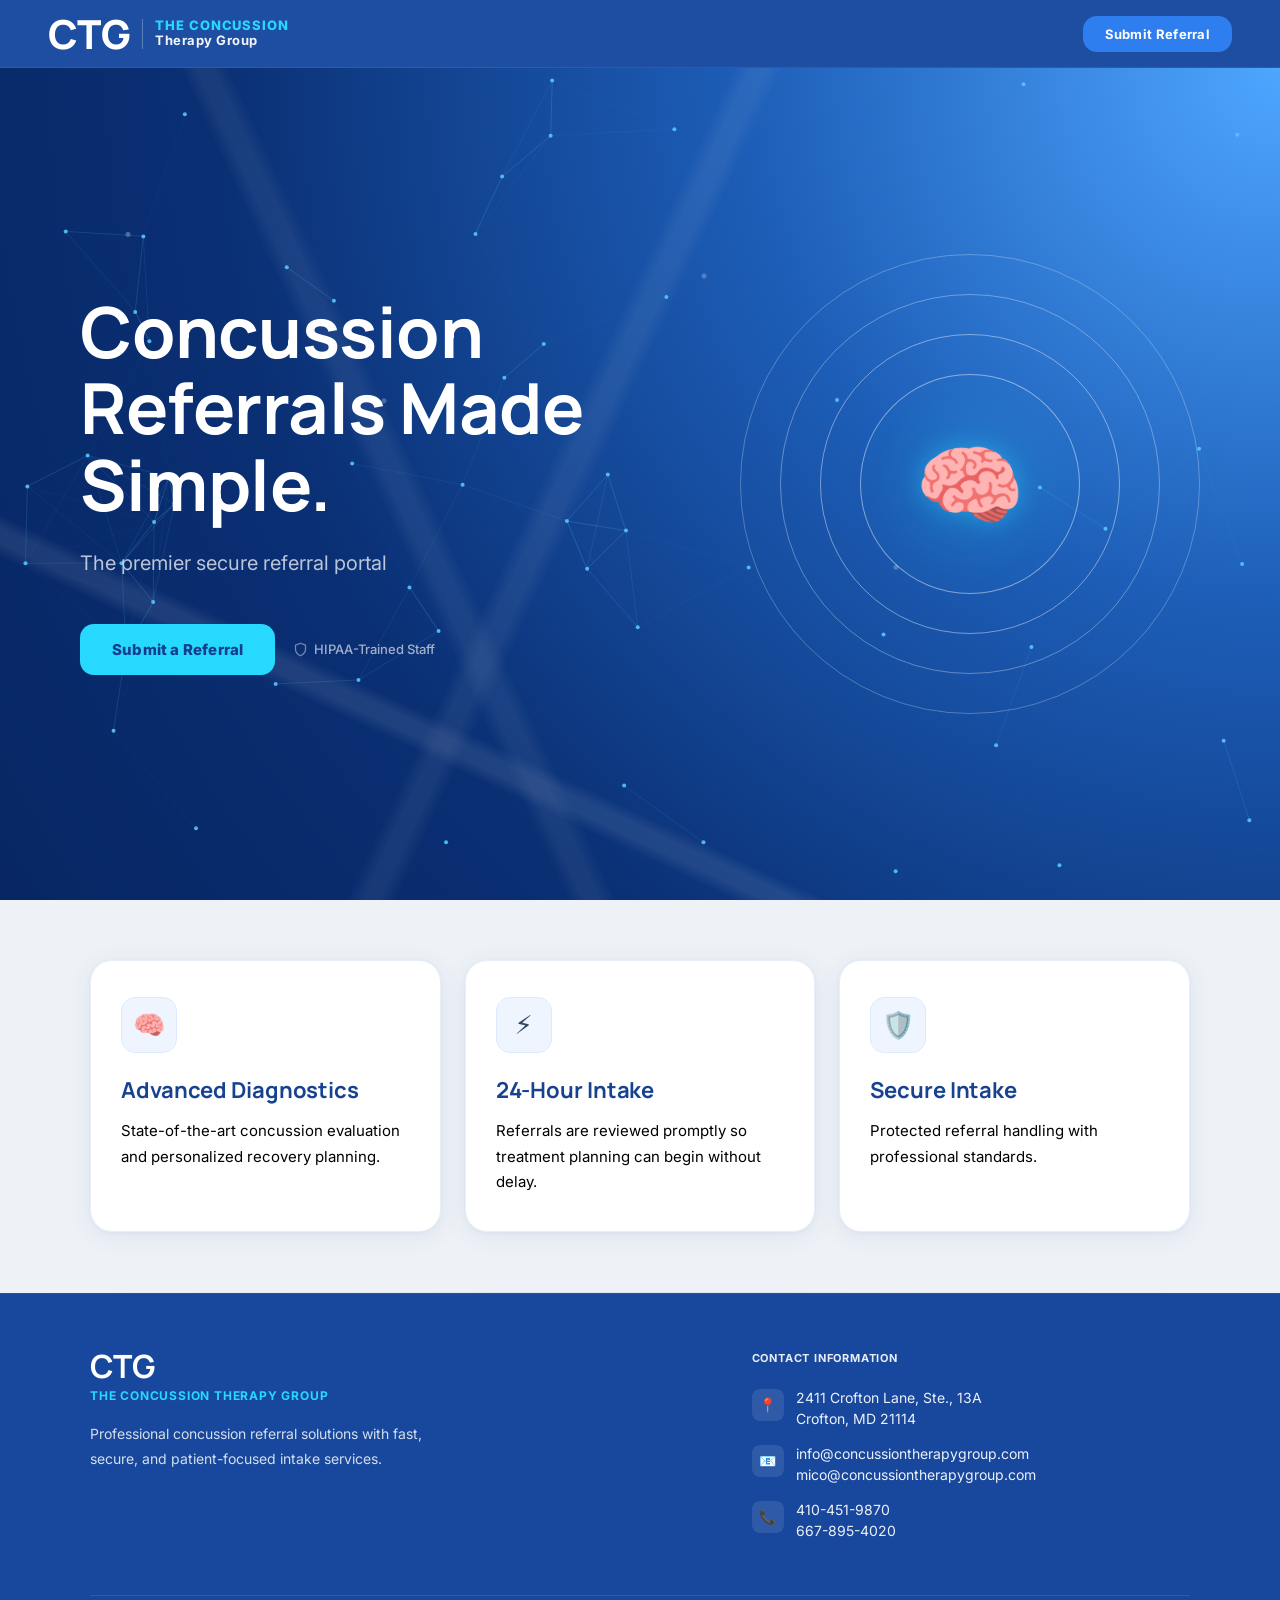
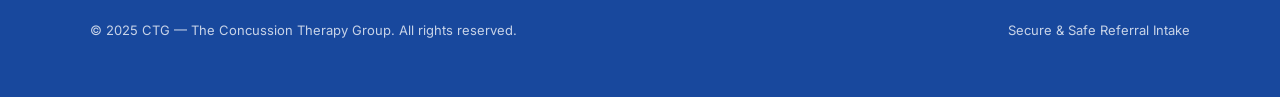
==== index.html @ 303807be "Update index.html" ====
<!DOCTYPE html>
<html lang="en">
<head>
  <meta charset="UTF-8">
  <meta name="viewport" content="width=device-width, initial-scale=1.0">
  <title>CTG Referral Portal | The Concussion Therapy Group</title>
  <meta name="description" content="Secure, 24-hour concussion referral portal. Submit patient referrals to The Concussion Therapy Group.">
  <link rel="stylesheet" href="style.css">
</head>
<body>

<!-- ═══════════════════════ PAGE SHELL ═══════════════════════ -->
<div class="page-shell" id="pageShell">

  <!-- HEADER -->
  <header>
    <div class="logo-wrap">
      <span class="logo-main">CTG</span>
      <div class="logo-divider"></div>
      <div class="logo-text-wrap">
        <div class="logo-line-accent">The Concussion</div>
        <div class="logo-line">Therapy Group</div>
      </div>
    </div>
    <button type="button" class="btn open-form-btn">
      Submit Referral
    </button>
  </header>

  <!-- HERO -->
  <section class="hero">
    <div class="hero-content">
      <h1>Concussion <br>Referrals Made <em>Simple.</em></h1>
      <p class="hero-sub">The premier secure referral portal</p>
      <div class="hero-actions">
        <button type="button" class="btn-primary open-form-btn">
          Submit a Referral
        </button>
        <div class="hero-trust">
          <svg width="15" height="15" viewBox="0 0 24 24" fill="none" stroke="currentColor" stroke-width="2" stroke-linecap="round" stroke-linejoin="round"><path d="M12 22s8-4 8-10V5l-8-3-8 3v7c0 6 8 10 8 10z"/></svg>
          HIPAA-Trained Staff
        </div>
      </div>
    </div>

    <!-- Animated visual -->
    <div class="hero-visual">
      <div class="pulse-ring-group">
        <div class="pulse-ring"></div>
        <div class="pulse-ring"></div>
        <div class="pulse-ring"></div>
        <div class="ring-core">
          <span class="ring-icon">🧠</span>
        </div>
      </div>
    </div>
  </section>

  <!-- WHY REFER TO US -->
  <section class="section">
    <div class="cards">
      <div class="card reveal">
        <div class="card-icon-wrap">🧠</div>
        <h3>Advanced Diagnostics</h3>
        <p>State-of-the-art concussion evaluation and personalized recovery planning.</p>
      </div>
      <div class="card reveal" style="transition-delay:.12s">
        <div class="card-icon-wrap">⚡</div>
        <h3>24-Hour Intake</h3>
        <p>Referrals are reviewed promptly so treatment planning can begin without delay.</p>
      </div>
      <div class="card reveal" style="transition-delay:.24s">
        <div class="card-icon-wrap">🛡️</div>
        <h3>Secure Intake</h3>
        <p>Protected referral handling with professional standards.</p>
      </div>
    </div>
  </section>

  <div class="divider-line"></div>

  <!-- FOOTER -->
  <footer>
    <div class="footer-inner">
      <div class="footer-brand">
        <span class="logo-main">CTG</span>
        <span class="tagline">The Concussion Therapy Group</span>
        <p>Professional concussion referral solutions with fast, secure, and patient-focused intake services.</p>
      </div>
      <div class="footer-contact">
        <h4>Contact Information</h4>
        <div class="contact-item">
        <div class="contact-item-icon">📍</div>
        <div class="contact-item-text">2411 Crofton Lane, Ste., 13A<br>Crofton, MD 21114</div>
      </div>
        <div class="contact-item">
        <div class="contact-item-icon">📧</div>
        <div class="contact-item-text">info@concussiontherapygroup.com<br>mico@concussiontherapygroup.com</div>
      </div>
        <div class="contact-item">
        <div class="contact-item-icon">📞</div>
        <div class="contact-item-text">410-451-9870<br>667-895-4020</div>
      </div>
      </div>
    </div>
    <div class="footer-bottom">
      <p>&copy; 2025 CTG — The Concussion Therapy Group. All rights reserved.</p>
      <p>Secure &amp; Safe Referral Intake</p>
    </div>
  </footer>

</div><!-- /page-shell -->


<!-- ═══════════════════════ MODAL ═══════════════════════ -->
<div class="modal-overlay" id="formModal">
  <div class="modal-dialog" role="dialog" aria-modal="true" aria-labelledby="referralModalTitle">

    <!-- Modal Header -->
    <div class="modal-header">
      <div class="modal-header-left">
        <h2 id="referralModalTitle">Submit a Patient Referral</h2>
        <p>All fields are secure and confidential</p>
      </div>
      <button type="button" class="modal-close" id="closeModalBtn" aria-label="Close form">×</button>
    </div>

    <!-- Step Indicator -->
    <div class="step-indicator">
      <div class="step-pill active" id="stepPill1">
        <span class="step-pill-num">1</span>
        <span>Referral Details</span>
      </div>
      <div class="step-sep"></div>
      <div class="step-pill" id="stepPill2">
        <span class="step-pill-num">2</span>
        <span>Symptom Questionnaire</span>
      </div>
    </div>

    <!-- FORM -->
    <form
      id="referralForm"
      action="https://formsubmit.co/mico@concussiontherapygroup.com"
      method="POST"
      enctype="multipart/form-data"
    >
      <input type="hidden" name="_subject" value="New CTG Referral Submission">
      <input type="hidden" name="_captcha" value="false">
      <input type="hidden" name="_template" value="table">
      <input type="hidden" name="_next" value="https://concussiontherapygroup.github.io/ctgreferrals/thank-you.html">
      <input type="hidden" name="Submission ID" id="submission_id">

      <!-- ── STEP 1: Referral Details ── -->
      <div class="form-body">
        <div class="form-step active" id="step1">

          <div class="form-section-title">
            <svg width="14" height="14" viewBox="0 0 24 24" fill="none" stroke="currentColor" stroke-width="2.5" stroke-linecap="round" stroke-linejoin="round"><path d="M20 21v-2a4 4 0 0 0-4-4H8a4 4 0 0 0-4 4v2"/><circle cx="12" cy="7" r="4"/></svg>
            Referring Party
          </div>

          <label for="law_firm_provider_name">Law Firm </label>
          <input id="law_firm_provider_name" name="Law Firm " type="text" placeholder="Enter firm or provider name" required>

          <label for="case_manager_paralegal">Case Manager / Paralegal</label>
          <input id="case_manager_paralegal" name="Case Manager / Paralegal" type="text" placeholder="Primary contact name" required>

          <div class="form-section-title" style="margin-top:22px;">
            <svg width="14" height="14" viewBox="0 0 24 24" fill="none" stroke="currentColor" stroke-width="2.5" stroke-linecap="round" stroke-linejoin="round"><path d="M3 9l9-7 9 7v11a2 2 0 0 1-2 2H5a2 2 0 0 1-2-2z"/><polyline points="9 22 9 12 15 12 15 22"/></svg>
            Patient Information
          </div>

          <div class="grid2">
            <div>
              <label for="patient_first_name">Patient's First Name</label>
              <input id="patient_first_name" name="Patient First Name" type="text" placeholder="First name" required>
            </div>
            <div>
              <label for="patient_last_name">Patient's Last Name</label>
              <input id="patient_last_name" name="Patient Last Name" type="text" placeholder="Last name" required>
            </div>
          </div>

          <label for="patient_full_address">Patient's Full Address</label>
          <input id="patient_full_address" name="Patient Full Address" type="text" placeholder="Street, City, State, ZIP" required>

          <div class="grid2">
            <div>
              <label for="date_of_birth">Date of Birth</label>
              <input id="date_of_birth" name="Date of Birth" type="date" required>
            </div>
            <div>
              <label for="date_of_incident">Date of Incident</label>
              <input id="date_of_incident" name="Date of Incident" type="date" required>
            </div>
          </div>

          <div class="grid2">
            <div>
              <label for="phone_number">Phone Number</label>
              <input id="phone_number" name="Phone Number" type="tel" placeholder="(000) 000-0000" required>
            </div>
          </div>

          <label for="notes">Notes <span style="font-weight:400;text-transform:none;letter-spacing:0;font-size:11px;color:var(--text-muted)">(if applicable)</span></label>
          <textarea id="notes" name="Notes" rows="4" placeholder="Additional insurance or case details..."></textarea>

          <div class="form-actions">
            <div class="left-actions">
              <button type="button" class="alt-btn" id="cancelModalBtn1">Cancel</button>
            </div>
            <div class="right-actions">
              <button type="button" id="nextBtn1" class="submit-btn">
                Continue
                <svg width="14" height="14" viewBox="0 0 24 24" fill="none" stroke="currentColor" stroke-width="2.5" stroke-linecap="round" stroke-linejoin="round"><path d="M5 12h14M12 5l7 7-7 7"/></svg>
              </button>
            </div>
          </div>

        </div><!-- /step1 -->

        <!-- ── STEP 2: Symptoms ── -->
        <div class="form-step" id="step2">

          <div class="step2-note">
            <svg width="16" height="16" viewBox="0 0 24 24" fill="none" stroke="currentColor" stroke-width="2" stroke-linecap="round" stroke-linejoin="round"><circle cx="12" cy="12" r="10"/><line x1="12" y1="8" x2="12" y2="12"/><line x1="12" y1="16" x2="12.01" y2="16"/></svg>
            Please answer each symptom question on behalf of the patient.
          </div>

          <!-- 1. Verbal Communication -->
          <div class="symptom-block">
            <div class="symptom-box">
              <div class="symptom-heading">
                <div class="symptom-number">1</div>
                <div class="symptom-title">Verbal Communication</div>
              </div>
              <div class="symptom-question-row">
                <div class="symptom-question-text">Is it taking longer to understand the meaning of what somebody is saying to you?</div>
                <div class="yes-no-group">
                  <input type="radio" id="vc_meaning_yes" name="Verbal Communication - Takes longer to understand meaning" value="Yes" required>
                  <label for="vc_meaning_yes" class="yn-btn">Yes</label>
                  <input type="radio" id="vc_meaning_no" name="Verbal Communication - Takes longer to understand meaning" value="No" required>
                  <label for="vc_meaning_no" class="yn-btn">No</label>
                </div>
              </div>
              <div class="symptom-question-row">
                <div class="symptom-question-text">Is it taking longer to find the words to say what you want to say?</div>
                <div class="yes-no-group">
                  <input type="radio" id="vc_words_yes" name="Verbal Communication - Takes longer to find words" value="Yes" required>
                  <label for="vc_words_yes" class="yn-btn">Yes</label>
                  <input type="radio" id="vc_words_no" name="Verbal Communication - Takes longer to find words" value="No" required>
                  <label for="vc_words_no" class="yn-btn">No</label>
                </div>
              </div>
              <div class="symptom-question-row">
                <div class="symptom-question-text">Is it taking longer to say the words once you know what you want to say?</div>
                <div class="yes-no-group">
                  <input type="radio" id="vc_say_yes" name="Verbal Communication - Takes longer to say words" value="Yes" required>
                  <label for="vc_say_yes" class="yn-btn">Yes</label>
                  <input type="radio" id="vc_say_no" name="Verbal Communication - Takes longer to say words" value="No" required>
                  <label for="vc_say_no" class="yn-btn">No</label>
                </div>
              </div>
            </div>
          </div>

          <!-- 2. Light Sensitivity -->
          <div class="symptom-block">
            <div class="symptom-box">
              <div class="symptom-heading">
                <div class="symptom-number">2</div>
                <div class="symptom-title">Light Sensitivity</div>
              </div>
              <div class="symptom-question-row">
                <div class="symptom-question-text">Are you more sensitive to light than before the accident?</div>
                <div class="yes-no-group">
                  <input type="radio" id="light_sens_yes" name="Light Sensitivity" value="Yes" required>
                  <label for="light_sens_yes" class="yn-btn">Yes</label>
                  <input type="radio" id="light_sens_no" name="Light Sensitivity" value="No" required>
                  <label for="light_sens_no" class="yn-btn">No</label>
                </div>
              </div>
            </div>
          </div>

          <!-- 3. Sleep Difficulty -->
          <div class="symptom-block">
            <div class="symptom-box">
              <div class="symptom-heading">
                <div class="symptom-number">3</div>
                <div class="symptom-title">Sleep Difficulty</div>
              </div>
              <div class="symptom-question-row">
                <div class="symptom-question-text">Are you sleeping less than usual?</div>
                <div class="yes-no-group">
                  <input type="radio" id="sleep_less_yes" name="Sleep Difficulty - Sleeping less than usual" value="Yes" required>
                  <label for="sleep_less_yes" class="yn-btn">Yes</label>
                  <input type="radio" id="sleep_less_no" name="Sleep Difficulty - Sleeping less than usual" value="No" required>
                  <label for="sleep_less_no" class="yn-btn">No</label>
                </div>
              </div>
              <div class="symptom-question-row">
                <div class="symptom-question-text">Are you having difficulty falling asleep?</div>
                <div class="yes-no-group">
                  <input type="radio" id="sleep_fall_yes" name="Sleep Difficulty - Difficulty falling asleep" value="Yes" required>
                  <label for="sleep_fall_yes" class="yn-btn">Yes</label>
                  <input type="radio" id="sleep_fall_no" name="Sleep Difficulty - Difficulty falling asleep" value="No" required>
                  <label for="sleep_fall_no" class="yn-btn">No</label>
                </div>
              </div>
            </div>
          </div>

          <!-- 4. Fear of Travel -->
          <div class="symptom-block">
            <div class="symptom-box">
              <div class="symptom-heading">
                <div class="symptom-number">4</div>
                <div class="symptom-title">Fear of Travel</div>
              </div>
              <div class="symptom-question-row">
                <div class="symptom-question-text">Are you afraid to travel or drive in a car?</div>
                <div class="yes-no-group">
                  <input type="radio" id="travel_yes" name="Fear of Travel" value="Yes" required>
                  <label for="travel_yes" class="yn-btn">Yes</label>
                  <input type="radio" id="travel_no" name="Fear of Travel" value="No" required>
                  <label for="travel_no" class="yn-btn">No</label>
                </div>
              </div>
            </div>
          </div>

          <!-- 5. Headaches -->
          <div class="symptom-block">
            <div class="symptom-box">
              <div class="symptom-heading">
                <div class="symptom-number">5</div>
                <div class="symptom-title">Headaches</div>
              </div>
              <div class="symptom-question-row">
                <div class="symptom-question-text">Are you having more headaches or more intense headaches since the accident?</div>
                <div class="yes-no-group">
                  <input type="radio" id="headaches_yes" name="Headaches" value="Yes" required>
                  <label for="headaches_yes" class="yn-btn">Yes</label>
                  <input type="radio" id="headaches_no" name="Headaches" value="No" required>
                  <label for="headaches_no" class="yn-btn">No</label>
                </div>
              </div>
            </div>
          </div>

          <!-- 6. Wooziness -->
          <div class="symptom-block">
            <div class="symptom-box">
              <div class="symptom-heading">
                <div class="symptom-number">6</div>
                <div class="symptom-title">Wooziness</div>
              </div>
              <div class="symptom-question-row">
                <div class="symptom-question-text">Do you feel any wooziness?</div>
                <div class="yes-no-group">
                  <input type="radio" id="woozy_yes" name="Wooziness" value="Yes" required>
                  <label for="woozy_yes" class="yn-btn">Yes</label>
                  <input type="radio" id="woozy_no" name="Wooziness" value="No" required>
                  <label for="woozy_no" class="yn-btn">No</label>
                </div>
              </div>
            </div>
          </div>

          <!-- 7. Lightheadedness -->
          <div class="symptom-block">
            <div class="symptom-box">
              <div class="symptom-heading">
                <div class="symptom-number">7</div>
                <div class="symptom-title">Lightheadedness</div>
              </div>
              <div class="symptom-question-row">
                <div class="symptom-question-text">Do you feel lightheadedness?</div>
                <div class="yes-no-group">
                  <input type="radio" id="lightheaded_yes" name="Lightheadedness" value="Yes" required>
                  <label for="lightheaded_yes" class="yn-btn">Yes</label>
                  <input type="radio" id="lightheaded_no" name="Lightheadedness" value="No" required>
                  <label for="lightheaded_no" class="yn-btn">No</label>
                </div>
              </div>
            </div>
          </div>

          <!-- 8. Emotional -->
          <div class="symptom-block">
            <div class="symptom-box">
              <div class="symptom-heading">
                <div class="symptom-number">8</div>
                <div class="symptom-title">Emotional</div>
              </div>
              <div class="symptom-question-row">
                <div class="symptom-question-text">Do you feel more emotional since the accident?</div>
                <div class="yes-no-group">
                  <input type="radio" id="emotional_yes" name="Emotional" value="Yes" required>
                  <label for="emotional_yes" class="yn-btn">Yes</label>
                  <input type="radio" id="emotional_no" name="Emotional" value="No" required>
                  <label for="emotional_no" class="yn-btn">No</label>
                </div>
              </div>
            </div>
          </div>

          <!-- 9. Nervousness -->
          <div class="symptom-block">
            <div class="symptom-box">
              <div class="symptom-heading">
                <div class="symptom-number">9</div>
                <div class="symptom-title">Nervousness</div>
              </div>
              <div class="symptom-question-row">
                <div class="symptom-question-text">Do you feel more nervous since the accident?</div>
                <div class="yes-no-group">
                  <input type="radio" id="nervous_yes" name="Nervousness" value="Yes" required>
                  <label for="nervous_yes" class="yn-btn">Yes</label>
                  <input type="radio" id="nervous_no" name="Nervousness" value="No" required>
                  <label for="nervous_no" class="yn-btn">No</label>
                </div>
              </div>
            </div>
          </div>

          <div class="form-actions">
            <div class="left-actions">
              <button type="button" id="backBtn2" class="alt-btn">
                <svg width="13" height="13" viewBox="0 0 24 24" fill="none" stroke="currentColor" stroke-width="2.5" stroke-linecap="round" stroke-linejoin="round"><path d="M19 12H5M12 19l-7-7 7-7"/></svg>
                Back
              </button>
            </div>
            <div class="right-actions">
              <button type="button" id="nextBtn2" class="submit-btn">
                Submit Secure Referral
                <svg width="14" height="14" viewBox="0 0 24 24" fill="none" stroke="currentColor" stroke-width="2.5" stroke-linecap="round" stroke-linejoin="round"><path d="M12 22s8-4 8-10V5l-8-3-8 3v7c0 6 8 10 8 10z"/></svg>
              </button>
            </div>
          </div>

        </div><!-- /step2 -->

        <div id="submissionStatus" class="submission-status" style="display:none;"></div>

      </div><!-- /form-body -->
    </form>

  </div><!-- /modal-dialog -->
</div><!-- /modal-overlay -->


<!-- ═══════════════════════ SCRIPTS ═══════════════════════ -->
<script>
/* ── Google Apps Script URL ─────────────────────────── */
const APPS_SCRIPT_URL = "https://script.google.com/macros/s/AKfycbywwTFk1w47uU92CLXi6jZfp8ZX-vIzq2Ld_uPPLdMIbrecMdSSu40nS3ljuw0tkxphsQ/exec";

/* ── Neural Network Canvas ──────────────────────────── */
const hero   = document.querySelector('.hero');
const canvas = document.createElement('canvas');
canvas.id    = 'network';
hero.prepend(canvas);
const ctx    = canvas.getContext('2d');
let w, h, pts = [];

function sizeCanvas() {
  w = canvas.width  = hero.offsetWidth;
  h = canvas.height = hero.offsetHeight;
}
function initPts() {
  pts = [];
  const count = Math.min(55, Math.floor(w / 18));
  for (let i = 0; i < count; i++) {
    pts.push({
      x:  Math.random() * w,
      y:  Math.random() * h,
      vx: (Math.random() - .5) * .45,
      vy: (Math.random() - .5) * .45
    });
  }
}
function draw() {
  ctx.clearRect(0, 0, w, h);
  for (let i = 0; i < pts.length; i++) {
    const p = pts[i];
    p.x += p.vx;  p.y += p.vy;
    if (p.x < 0 || p.x > w) p.vx *= -1;
    if (p.y < 0 || p.y > h) p.vy *= -1;
    ctx.beginPath();
    ctx.arc(p.x, p.y, 2, 0, Math.PI * 2);
    ctx.fillStyle = 'rgba(88,196,255,.9)';
    ctx.fill();
    for (let j = i + 1; j < pts.length; j++) {
      const q  = pts[j];
      const dx = p.x - q.x, dy = p.y - q.y;
      const d  = Math.sqrt(dx*dx + dy*dy);
      if (d < 150) {
        ctx.beginPath();
        ctx.moveTo(p.x, p.y);
        ctx.lineTo(q.x, q.y);
        ctx.strokeStyle = `rgba(88,196,255,${(1 - d / 150) * .35})`;
        ctx.lineWidth = 1;
        ctx.stroke();
      }
    }
  }
  requestAnimationFrame(draw);
}
window.addEventListener('resize', () => { sizeCanvas(); initPts(); });
sizeCanvas(); initPts(); draw();

/* ── Scroll Reveal ──────────────────────────────────── */
const revealEls = document.querySelectorAll('.reveal');
const revealObs = new IntersectionObserver((entries) => {
  entries.forEach(e => { if (e.isIntersecting) { e.target.classList.add('visible'); revealObs.unobserve(e.target); } });
}, { threshold: .12 });
revealEls.forEach(el => revealObs.observe(el));

/* ── Modal ──────────────────────────────────────────── */
const formModal    = document.getElementById('formModal');
const pageShell    = document.getElementById('pageShell');
const closeModalBtn   = document.getElementById('closeModalBtn');
const cancelModalBtn1 = document.getElementById('cancelModalBtn1');

function openModal() {
  formModal.classList.add('active');
  pageShell.classList.add('blurred');
  document.body.classList.add('modal-open');
}
function closeModal() {
  formModal.classList.remove('active');
  pageShell.classList.remove('blurred');
  document.body.classList.remove('modal-open');
}

document.querySelectorAll('.open-form-btn').forEach(b => b.addEventListener('click', openModal));
closeModalBtn.addEventListener('click', closeModal);
cancelModalBtn1.addEventListener('click', closeModal);
formModal.addEventListener('click', e => { if (e.target === formModal) closeModal(); });
document.addEventListener('keydown', e => { if (e.key === 'Escape' && formModal.classList.contains('active')) closeModal(); });

/* ── Step Navigation ────────────────────────────────── */
const step1     = document.getElementById('step1');
const step2     = document.getElementById('step2');
const stepPill1 = document.getElementById('stepPill1');
const stepPill2 = document.getElementById('stepPill2');
const nextBtn1  = document.getElementById('nextBtn1');
const nextBtn2  = document.getElementById('nextBtn2');
const backBtn2  = document.getElementById('backBtn2');
const referralForm      = document.getElementById('referralForm');
const submissionIdInput = document.getElementById('submission_id');
const submissionStatus  = document.getElementById('submissionStatus');

function setActiveStep(n) {
  [step1, step2].forEach(s => s.classList.remove('active'));
  [stepPill1, stepPill2].forEach(p => p.classList.remove('active', 'completed'));

  if (n === 1) {
    step1.classList.add('active');
    stepPill1.classList.add('active');
  } else {
    step2.classList.add('active');
    stepPill1.classList.add('completed');
    stepPill2.classList.add('active');
  }

  document.querySelector('.modal-dialog').scrollTo({
    top: 0,
    behavior: 'smooth'
  });
}

function validateStep(container) {
  const fields = container.querySelectorAll('input, textarea, select');
  for (const f of fields) {
    if (!f.checkValidity()) {
      f.reportValidity();
      return false;
    }
  }
  return true;
}

nextBtn1.addEventListener('click', () => {
  if (validateStep(step1)) setActiveStep(2);
});

backBtn2.addEventListener('click', () => {
  setActiveStep(1);
});

nextBtn2.addEventListener('click', () => {
  if (validateStep(step2)) {
    referralForm.requestSubmit();
  }
});

/* ── Submission ─────────────────────────────────────── */
function generateSubmissionId() {
  return "CTG-" + Date.now() + "-" + Math.floor(Math.random() * 100000);
}

function getRadioValue(name) {
  const checked = document.querySelector(`input[name="${CSS.escape(name)}"]:checked`);
  return checked ? checked.value : "";
}

function buildSheetPayload() {
  return {
    submissionId: submissionIdInput.value,
    lawFirmProviderName: document.getElementById('law_firm_provider_name').value,
    caseManagerParalegal: document.getElementById('case_manager_paralegal').value,
    patientFirstName: document.getElementById('patient_first_name').value,
    patientLastName: document.getElementById('patient_last_name').value,
    patientFullAddress: document.getElementById('patient_full_address').value,
    dateOfBirth: document.getElementById('date_of_birth').value,
    dateOfIncident: document.getElementById('date_of_incident').value,
    phoneNumber: document.getElementById('phone_number').value,
    notes: document.getElementById('notes').value || '',
    vcMeaning: getRadioValue('Verbal Communication - Takes longer to understand meaning'),
    vcWords: getRadioValue('Verbal Communication - Takes longer to find words'),
    vcSay: getRadioValue('Verbal Communication - Takes longer to say words'),
    lightSensitivity: getRadioValue('Light Sensitivity'),
    sleepLess: getRadioValue('Sleep Difficulty - Sleeping less than usual'),
    sleepFall: getRadioValue('Sleep Difficulty - Difficulty falling asleep'),
    fearOfTravel: getRadioValue('Fear of Travel'),
    headaches: getRadioValue('Headaches'),
    wooziness: getRadioValue('Wooziness'),
    lightheadedness: getRadioValue('Lightheadedness'),
    emotional: getRadioValue('Emotional'),
    nervousness: getRadioValue('Nervousness')
  };
}

async function sendToSheet(payload) {
  try {
    await fetch(APPS_SCRIPT_URL, {
      method: 'POST',
      mode: 'no-cors',
      headers: {
        'Content-Type': 'text/plain;charset=utf-8'
      },
      body: JSON.stringify(payload)
    });
  } catch (error) {
    console.error('Apps Script submit failed:', error);
  }
}

referralForm.addEventListener('submit', async function(e) {
  e.preventDefault();

  if (!validateStep(step2)) return;

  if (!submissionIdInput.value) {
    submissionIdInput.value = generateSubmissionId();
  }

  submissionStatus.style.display = 'block';
  submissionStatus.textContent = 'Submitting your referral...';
  submissionStatus.className = 'submission-status is-loading';

  const payload = buildSheetPayload();
  await sendToSheet(payload);
  referralForm.submit();
});
</script>

</body>
</html>
---- style.css ----
/* ═══════════════════════════════════════════════════════
   CTG — The Concussion Therapy Group
   Design System: "Precision Care" — Premium Medical Portal
   Fonts: Manrope (display) + Inter (UI)
═══════════════════════════════════════════════════════ */

@import url('https://fonts.googleapis.com/css2?family=Inter:wght@300;400;500;600;700;800&family=Manrope:wght@500;600;700;800&display=swap');

/* ── Tokens ── */
:root {
  --navy:        #123E8F;
  --navy-mid:    #184A9E;
  --navy-light:  #2767C5;
  --blue:        #2E7EF0;
  --blue-light:  #5AA5FF;
  --teal:        #27D8FF;
  --teal-dim:    #18BFE6;
  --teal-glow:   rgba(39,216,255,.18);
  --white:       #FFFFFF;
  --off-white:   #EEF2F7;
  --surface:     #F4F7FB;
  --border:      #D8E2F0;
  --border-soft: #E8EEF7;
  --text-head:   #17428F;
  --text-body:   #354863;
  --text-muted:  #70819C;
  --danger:      #C0392B;
  --danger-bg:   #FFF1F1;
  --info-bg:     #EFF6FF;
  --shadow-card: 0 4px 24px rgba(18,62,143,.08), 0 1px 4px rgba(18,62,143,.04);
  --shadow-lift: 0 16px 48px rgba(18,62,143,.14), 0 4px 12px rgba(18,62,143,.06);
  --shadow-modal:0 24px 80px rgba(8,22,46,.28), 0 8px 24px rgba(8,22,46,.12);
  --radius-sm:   8px;
  --radius-md:   14px;
  --radius-lg:   22px;
  --radius-xl:   32px;
  --font-display:'Manrope', system-ui, sans-serif;
  --font-body:   'Inter', system-ui, sans-serif;
  --transition:  .22s cubic-bezier(.4,0,.2,1);
}

/* ── Reset ── */
*, *::before, *::after { margin:0; padding:0; box-sizing:border-box; }

html { scroll-behavior:smooth; }

body {
  font-family: var(--font-body);
  background: var(--off-white);
  color: var(--text-body);
  -webkit-font-smoothing: antialiased;
  line-height: 1.6;
}

body.modal-open { overflow: hidden; }

/* ── Page Shell blur ── */
.page-shell { transition: filter .3s ease, transform .3s ease; }
.page-shell.blurred {
  filter: blur(8px) brightness(.92);
  transform: scale(.992);
  pointer-events: none;
  user-select: none;
}

/* ══════════════════════════════════════
   HEADER
══════════════════════════════════════ */
header {
  position: sticky;
  top: 0;
  z-index: 100;
  background: rgba(20, 71, 158, .96);
  backdrop-filter: blur(16px);
  -webkit-backdrop-filter: blur(16px);
  border-bottom: 1px solid rgba(255,255,255,.08);
  padding: 0 48px;
  height: 68px;
  display: flex;
  align-items: center;
  justify-content: space-between;
}

.logo-wrap {
  display: flex;
  align-items: center;
  gap: 12px;
  text-decoration: none;
}

.logo-main {
  font-family: var(--font-display);
  font-size: 40px;
  font-weight: 800;
  color: #fff;
  letter-spacing: -.6px;
  line-height: 1;
}

.logo-divider {
  width: 1px;
  height: 30px;
  background: rgba(255,255,255,.28);
  flex-shrink: 0;
}

.logo-text-wrap { display: flex; flex-direction: column; gap: 1px; }

.logo-line-accent {
  font-size: 13px;
  font-weight: 800;
  color: var(--teal);
  letter-spacing: .9px;
  text-transform: uppercase;
  line-height: 1.05;
}

.logo-line {
  font-size: 13px;
  font-weight: 700;
  color: rgba(255,255,255,.95);
  letter-spacing: .5px;
  line-height: 1.05;
}

/* Header CTA */
.btn {
  display: inline-flex;
  align-items: center;
  gap: 8px;
  padding: 10px 22px;
  background: var(--blue);
  color: #fff;
  font-family: var(--font-body);
  font-size: 13px;
  font-weight: 700;
  letter-spacing: .3px;
  border-radius: var(--radius-md);
  border: none;
  cursor: pointer;
  text-decoration: none;
  transition: all var(--transition);
}
.btn:hover { background: var(--blue-light); transform: translateY(-1px); box-shadow: 0 8px 24px rgba(46,126,240,.35); }
.btn:active { transform: translateY(0); }

/* ══════════════════════════════════════
   HERO
══════════════════════════════════════ */
.hero {
  position: relative;
  min-height: calc(100vh - 68px);
  display: flex;
  align-items: center;
  overflow: hidden;
  background: radial-gradient(circle at top right, #4ea6ff 0%, #1d5eb8 35%, #0a2f73 70%, #072663 100%);
}

/* Subtle grain texture */
.hero::before {
  content: '';
  position: absolute;
  inset: 0;
  opacity: .35;
  background-image:
    radial-gradient(circle at 10% 20%, rgba(255,255,255,.8) 0 2px, transparent 3px),
    radial-gradient(circle at 30% 40%, rgba(255,255,255,.7) 0 2px, transparent 3px),
    radial-gradient(circle at 55% 25%, rgba(255,255,255,.7) 0 2px, transparent 3px),
    radial-gradient(circle at 70% 60%, rgba(255,255,255,.7) 0 2px, transparent 3px),
    linear-gradient(25deg, transparent 24%, rgba(255,255,255,.25) 25%, rgba(255,255,255,.25) 26%, transparent 27%),
    linear-gradient(65deg, transparent 34%, rgba(255,255,255,.18) 35%, rgba(255,255,255,.18) 36%, transparent 37%),
    linear-gradient(115deg, transparent 44%, rgba(255,255,255,.18) 45%, rgba(255,255,255,.18) 46%, transparent 47%);
  background-size: 100% 100%;
  animation: bgmove 14s linear infinite;
  pointer-events: none;
  z-index: 1;
}

/* Ambient glow orbs */
.hero::after {
  content: '';
  position: absolute;
  inset: 0;
  pointer-events: none;
  z-index: 1;
  background: transparent;
}

#network {
  position: absolute;
  inset: 0;
  width: 100%;
  height: 100%;
  z-index: 2;
}

.hero-content {
  position: relative;
  z-index: 3;
  padding: 80px 80px 80px 80px;
  max-width: 860px;
}

.hero-badge {
  display: inline-flex;
  align-items: center;
  gap: 7px;
  padding: 7px 16px;
  background: rgba(39,216,255,.12);
  border: 1px solid rgba(39,216,255,.3);
  border-radius: 999px;
  font-size: 12px;
  font-weight: 700;
  color: var(--teal);
  letter-spacing: .6px;
  text-transform: uppercase;
  margin-bottom: 28px;
}

.hero-badge-dot {
  width: 6px;
  height: 6px;
  border-radius: 50%;
  background: var(--teal);
  animation: pulse-dot 2s ease-in-out infinite;
}

.hero h1 {
  font-family: var(--font-display);
  font-size: clamp(44px, 5.5vw, 80px);
  font-weight: 700;
  line-height: 1.08;
  color: #fff;
  margin-bottom: 24px;
  letter-spacing: -.5px;
}

.hero h1 em {
  font-style: normal;
  font-weight: 700;
  color: #fff;
}

.hero-sub {
  font-size: clamp(16px, 1.8vw, 20px);
  color: rgba(255,255,255,.72);
  max-width: 520px;
  margin-bottom: 44px;
  line-height: 1.7;
  font-weight: 400;
}

.hero-actions {
  display: flex;
  align-items: center;
  gap: 18px;
  flex-wrap: wrap;
}

.btn-primary {
  display: inline-flex;
  align-items: center;
  gap: 10px;
  padding: 16px 32px;
  background: var(--teal);
  color: var(--navy);
  font-family: var(--font-body);
  font-size: 15px;
  font-weight: 800;
  border-radius: var(--radius-md);
  border: none;
  cursor: pointer;
  transition: all var(--transition);
  letter-spacing: .2px;
}
.btn-primary:hover {
  background: #57E5FF;
  transform: translateY(-2px);
  box-shadow: 0 12px 32px rgba(39,216,255,.4);
}
.btn-primary svg { transition: transform var(--transition); }
.btn-primary:hover svg { transform: translateX(3px); }

.hero-trust {
  display: flex;
  align-items: center;
  gap: 6px;
  color: rgba(255,255,255,.62);
  font-size: 13px;
  font-weight: 500;
}
.hero-trust svg { opacity: .7; }

/* Hero visual — pulsing ring group */
.hero-visual {
  position: absolute;
  right: 80px;
  top: 50%;
  transform: translateY(-50%);
  z-index: 3;
  pointer-events: none;
}

.pulse-ring-group {
  position: relative;
  width: 460px;
  height: 460px;
}

.pulse-ring {
  position: absolute;
  inset: 0;
  border-radius: 50%;
  border: 1.5px solid rgba(255,255,255,.26);
  animation: ring-pulse 3.6s ease-in-out infinite;
}
.pulse-ring:nth-child(2) { inset: 40px; border-color: rgba(255,255,255,.32); animation-delay: .6s; }
.pulse-ring:nth-child(3) { inset: 80px; border-color: rgba(255,255,255,.42); animation-delay: 1.2s; }

.ring-core {
  position: absolute;
  inset: 120px;
  border-radius: 50%;
  background: radial-gradient(circle, rgba(39,216,255,.18) 0%, rgba(39,216,255,.04) 60%, transparent 100%);
  border: 1.5px solid rgba(255,255,255,.45);
  display: flex;
  align-items: center;
  justify-content: center;
}

.ring-icon {
  font-size: 88px;
  filter: drop-shadow(0 0 12px rgba(39,216,255,.45));
  animation: float-brain 4s ease-in-out infinite;
}

/* Trust strip */
.trust-strip {
  background: var(--white);
  border-bottom: 1px solid var(--border-soft);
  padding: 20px 80px;
  display: flex;
  align-items: center;
  justify-content: center;
  gap: 48px;
  flex-wrap: wrap;
}

.trust-item {
  display: flex;
  align-items: center;
  gap: 10px;
}

.trust-icon {
  width: 36px;
  height: 36px;
  border-radius: var(--radius-sm);
  background: var(--surface);
  display: flex;
  align-items: center;
  justify-content: center;
  font-size: 18px;
  flex-shrink: 0;
}

.trust-text strong {
  display: block;
  font-size: 14px;
  font-weight: 700;
  color: var(--text-head);
  line-height: 1.2;
}

.trust-text span {
  font-size: 12px;
  color: var(--text-muted);
  font-weight: 500;
}

.trust-sep {
  width: 1px;
  height: 30px;
  background: var(--border);
}

/* ══════════════════════════════════════
   SECTIONS
══════════════════════════════════════ */
.section {
  width: 100%;
  display: flex;
  flex-direction: column;
  align-items: center;
  justify-content: center;
  padding: 60px 20px;
  box-sizing: border-box;
}

.section-heading {
  font-family: var(--font-display);
  font-size: clamp(34px, 4vw, 54px);
  font-weight: 700;
  color: var(--text-head);
  text-align: center;
  margin-top: -40px;
  margin-bottom: 34px;
  letter-spacing: -.3px;
  text-transform: none;
}

.section-label {
  display: inline-flex;
  align-items: center;
  gap: 8px;
  font-size: 12px;
  font-weight: 700;
  color: var(--blue);
  letter-spacing: .8px;
  text-transform: uppercase;
  margin-bottom: 16px;
}
.section-label::before {
  content: '';
  display: block;
  width: 20px;
  height: 2px;
  background: var(--blue);
  border-radius: 2px;
}

.section h2 {
  font-family: var(--font-display);
  font-size: clamp(32px, 3.5vw, 52px);
  font-weight: 700;
  color: var(--text-head);
  line-height: 1.1;
  letter-spacing: -.3px;
  margin-bottom: 16px;
}
.section h2 em { font-style: italic; color: var(--blue); font-weight: 400; }

.section-sub {
  font-size: 17px;
  color: var(--text-muted);
  max-width: 500px;
  line-height: 1.7;
  margin-bottom: 56px;
}

/* Cards */
.cards {
  display: grid;
  grid-template-columns: repeat(3, 1fr);
  gap: 24px;
  max-width: 1100px;
}

.card {
  background: var(--white);
  border: 1px solid var(--border-soft);
  border-radius: var(--radius-lg);
  padding: 36px 30px;
  transition: all var(--transition);
  cursor: default;
  position: relative;
  overflow: hidden;
  box-shadow: var(--shadow-card);
}

.card::before {
  content: '';
  position: absolute;
  top: 0; left: 0; right: 0;
  height: 3px;
  background: linear-gradient(90deg, var(--blue), var(--teal));
  transform: scaleX(0);
  transform-origin: left;
  transition: transform var(--transition);
}

.card:hover {
  transform: translateY(-6px);
  box-shadow: var(--shadow-lift);
  border-color: var(--border);
}
.card:hover::before { transform: scaleX(1); }

.card-icon-wrap {
  width: 56px;
  height: 56px;
  border-radius: var(--radius-md);
  background: #EEF5FF;
  border: 1px solid #DDE9FF;
  display: flex;
  align-items: center;
  justify-content: center;
  font-size: 26px;
  margin-bottom: 20px;
  transition: all var(--transition);
}
.card:hover .card-icon-wrap {
  background: linear-gradient(135deg, var(--blue), var(--teal));
  border-color: transparent;
  transform: scale(1.08) rotate(-4deg);
}

.card h3 {
  font-family: var(--font-display);
  font-size: 22px;
  font-weight: 700;
  color: var(--text-head);
  margin-bottom: 10px;
  letter-spacing: -.1px;
}

.card p {
  font-size: 15px;
  color: #000;
  line-height: 1.7;
}

/* How It Works */
.section-alt {
  background: var(--navy);
  padding: 96px 80px;
  position: relative;
  overflow: hidden;
}

.section-alt::before {
  content: '';
  position: absolute;
  bottom: -200px;
  left: -200px;
  width: 600px;
  height: 600px;
  background: radial-gradient(circle, rgba(39,216,255,.08) 0%, transparent 60%);
  pointer-events: none;
}

.section-alt .section-label { color: var(--teal); }
.section-alt .section-label::before { background: var(--teal); }
.section-alt h2 { color: #fff; }
.section-alt h2 em { color: var(--teal); }
.section-alt .section-sub { color: rgba(255,255,255,.56); }

.steps-grid {
  display: grid;
  grid-template-columns: repeat(3, 1fr);
  gap: 0;
  max-width: 1100px;
  position: relative;
}

/* connector line */
.steps-grid::before {
  content: '';
  position: absolute;
  top: 36px;
  left: calc(33.33% / 2 + 36px);
  right: calc(33.33% / 2 + 36px);
  height: 1px;
  background: linear-gradient(90deg, rgba(39,216,255,.3), rgba(39,216,255,.15), rgba(39,216,255,.3));
  z-index: 0;
}

.step-card {
  padding: 0 32px;
  position: relative;
  z-index: 1;
}
.step-card:first-child { padding-left: 0; }
.step-card:last-child { padding-right: 0; }

.step-num {
  width: 72px;
  height: 72px;
  border-radius: 50%;
  background: rgba(255,255,255,.05);
  border: 1.5px solid rgba(39,216,255,.4);
  display: flex;
  align-items: center;
  justify-content: center;
  font-family: var(--font-display);
  font-size: 26px;
  font-weight: 700;
  color: var(--teal);
  margin-bottom: 24px;
  position: relative;
  z-index: 2;
}

.step-card h3 {
  font-family: var(--font-display);
  font-size: 22px;
  font-weight: 700;
  color: #fff;
  margin-bottom: 10px;
}

.step-card p {
  font-size: 15px;
  color: rgba(255,255,255,.56);
  line-height: 1.7;
}

/* ══════════════════════════════════════
   DIVIDER
══════════════════════════════════════ */
.divider-line {
  height: 1px;
  background: linear-gradient(90deg, transparent, var(--border), transparent);
  margin: 0;
}

/* ══════════════════════════════════════
   FOOTER
══════════════════════════════════════ */
footer {
  background: #18489D;
  border-top: 1px solid rgba(255,255,255,.06);
  padding: 56px 80px;
}

.footer-inner {
  max-width: 1100px;
  margin: auto;
  display: grid;
  grid-template-columns: 1.4fr 1fr;
  gap: 48px;
  align-items: start;
}

.footer-brand .logo-main { font-family: var(--font-display); font-size: 32px; font-weight: 700; color: #fff; display: block; margin-bottom: 4px; }
.footer-brand .tagline { font-size: 12px; color: var(--teal); font-weight: 700; letter-spacing: .8px; text-transform: uppercase; margin-bottom: 16px; display: block; }
.footer-brand p { color: rgba(255,255,255,.82); font-size: 14px; line-height: 1.8; max-width: 340px; }

.footer-contact h4 { color: rgba(255,255,255,.9); font-size: 11px; font-weight: 700; letter-spacing: .8px; text-transform: uppercase; margin-bottom: 20px; }

.contact-item {
  display: flex;
  align-items: flex-start;
  gap: 12px;
  margin-bottom: 14px;
}

.contact-item-icon {
  width: 32px;
  height: 32px;
  border-radius: var(--radius-sm);
  background: rgba(255,255,255,.10);
  display: flex;
  align-items: center;
  justify-content: center;
  font-size: 14px;
  flex-shrink: 0;
  margin-top: 2px;
}

.contact-item-text {
  font-size: 14px;
  color: rgba(255,255,255,.92);
  line-height: 1.5;
}

.footer-bottom {
  max-width: 1100px;
  margin: 40px auto 0;
  padding-top: 24px;
  border-top: 1px solid rgba(255,255,255,.10);
  display: flex;
  align-items: center;
  justify-content: space-between;
  gap: 16px;
  flex-wrap: wrap;
}

.footer-bottom p { font-size: 13px; color: rgba(255,255,255,.76); }

/* ══════════════════════════════════════
   MODAL OVERLAY
══════════════════════════════════════ */
.modal-overlay {
  position: fixed;
  inset: 0;
  background: rgba(8,22,46,.6);
  backdrop-filter: blur(12px);
  -webkit-backdrop-filter: blur(12px);
  display: flex;
  align-items: center;
  justify-content: center;
  padding: 20px;
  opacity: 0;
  visibility: hidden;
  pointer-events: none;
  transition: opacity .28s ease, visibility .28s ease;
  z-index: 9999;
}

.modal-overlay.active {
  opacity: 1;
  visibility: visible;
  pointer-events: auto;
}

.modal-dialog {
  width: 100%;
  max-width: 860px;
  max-height: 92vh;
  overflow-y: auto;
  overflow-x: hidden;
  position: relative;
  border-radius: var(--radius-xl);
  background: var(--white);
  box-shadow: var(--shadow-modal);
  scrollbar-width: thin;
  scrollbar-color: var(--border) transparent;
}

.modal-dialog::-webkit-scrollbar { width: 5px; }
.modal-dialog::-webkit-scrollbar-track { background: transparent; }
.modal-dialog::-webkit-scrollbar-thumb { background: var(--border); border-radius: 999px; }

/* Modal header bar */
.modal-header {
  position: sticky;
  top: 0;
  z-index: 10;
  background: var(--white);
  border-bottom: 1px solid var(--border-soft);
  padding: 20px 28px;
  display: flex;
  align-items: center;
  justify-content: space-between;
  gap: 16px;
}

.modal-header-left h2 {
  font-family: var(--font-display);
  font-size: 22px;
  font-weight: 700;
  color: var(--text-head);
  line-height: 1.2;
}
.modal-header-left p {
  font-size: 13px;
  color: var(--text-muted);
  margin-top: 3px;
}

.modal-close {
  width: 40px;
  height: 40px;
  border-radius: var(--radius-md);
  background: var(--surface);
  border: 1px solid var(--border-soft);
  color: var(--text-muted);
  font-size: 24px;
  line-height: 1;
  cursor: pointer;
  display: inline-flex;
  align-items: center;
  justify-content: center;
  flex-shrink: 0;
  transition: all var(--transition);
  padding: 0;
  font-family: Arial, sans-serif;
}
.modal-close:hover { background: #EAF1FA; color: var(--text-head); transform: none; }

/* Step indicator */
.step-indicator {
  display: flex;
  align-items: center;
  gap: 0;
  padding: 20px 28px;
  border-bottom: 1px solid var(--border-soft);
  background: #F5F9FF;
}

.step-pill {
  display: flex;
  align-items: center;
  gap: 8px;
  font-size: 13px;
  font-weight: 600;
  color: var(--text-muted);
  padding: 8px 16px;
  border-radius: var(--radius-md);
  transition: all var(--transition);
  white-space: nowrap;
}

.step-pill-num {
  width: 22px;
  height: 22px;
  border-radius: 50%;
  background: var(--border);
  color: var(--text-muted);
  font-size: 11px;
  font-weight: 800;
  display: flex;
  align-items: center;
  justify-content: center;
  flex-shrink: 0;
  transition: all var(--transition);
}

.step-pill.active {
  color: var(--navy);
  background: var(--white);
  box-shadow: var(--shadow-card);
}
.step-pill.active .step-pill-num {
  background: var(--blue);
  color: #fff;
}

.step-pill.completed { color: var(--teal-dim); }
.step-pill.completed .step-pill-num { background: var(--teal); color: #fff; }

.step-sep {
  flex: 1;
  height: 1px;
  background: var(--border);
  margin: 0 6px;
  min-width: 16px;
}

/* ══════════════════════════════════════
   FORM BODY
══════════════════════════════════════ */
.form-body {
  padding: 28px 28px 24px;
}

.form-step { display: none; }
.form-step.active { display: block; }

.form-section-title {
  font-size: 13px;
  font-weight: 700;
  color: var(--blue);
  letter-spacing: .5px;
  text-transform: uppercase;
  margin-bottom: 16px;
  padding-bottom: 10px;
  border-bottom: 1px solid var(--border-soft);
  display: flex;
  align-items: center;
  gap: 8px;
}

label {
  display: block;
  font-size: 12px;
  font-weight: 700;
  color: var(--text-head);
  margin: 14px 0 5px;
  text-transform: uppercase;
  letter-spacing: .4px;
}

input[type="text"],
input[type="tel"],
input[type="date"],
input[type="file"],
select,
textarea {
  width: 100%;
  padding: 12px 14px;
  border: 1.5px solid var(--border);
  border-radius: var(--radius-md);
  background: #F8FBFF;
  font-family: var(--font-body);
  font-size: 14px;
  color: var(--text-head);
  transition: all var(--transition);
  outline: none;
}

input[type="text"]:focus,
input[type="tel"]:focus,
input[type="date"]:focus,
select:focus,
textarea:focus {
  border-color: var(--blue);
  background: #fff;
  box-shadow: 0 0 0 3px rgba(46,126,240,.1);
}

input[type="file"] {
  padding: 10px 14px;
  cursor: pointer;
  font-size: 13px;
  color: var(--text-muted);
}

textarea { resize: vertical; min-height: 100px; }

select { cursor: pointer; }

.grid2 {
  display: grid;
  grid-template-columns: 1fr 1fr;
  gap: 14px;
}

/* Symptom blocks */
.step2-note {
  display: flex;
  align-items: center;
  gap: 10px;
  padding: 12px 16px;
  background: var(--info-bg);
  border: 1px solid rgba(46,126,240,.15);
  border-radius: var(--radius-md);
  font-size: 13px;
  color: var(--blue);
  margin-bottom: 20px;
}

.symptom-block { margin-bottom: 14px; }

.symptom-box {
  border: 1.5px solid var(--border-soft);
  border-radius: var(--radius-md);
  overflow: hidden;
  transition: border-color var(--transition);
}
.symptom-box:focus-within { border-color: var(--blue); }

.symptom-heading {
  display: flex;
  align-items: center;
  gap: 10px;
  padding: 12px 16px;
  background: #F4F8FF;
  border-bottom: 1px solid var(--border-soft);
}

.symptom-number {
  width: 26px;
  height: 26px;
  border-radius: 50%;
  background: var(--navy);
  color: #fff;
  font-size: 12px;
  font-weight: 800;
  display: flex;
  align-items: center;
  justify-content: center;
  flex-shrink: 0;
}

.symptom-title {
  font-size: 14px;
  font-weight: 700;
  color: var(--text-head);
}

.symptom-question-row {
  padding: 14px 16px;
  background: var(--white);
}
.symptom-question-row + .symptom-question-row { border-top: 1px solid var(--border-soft); }

.symptom-question-text {
  font-size: 14px;
  color: var(--text-body);
  line-height: 1.6;
  margin-bottom: 10px;
}

/* Yes/No buttons */
.yes-no-group {
  display: flex;
  gap: 8px;
}

.yes-no-group input[type="radio"] {
  position: absolute;
  opacity: 0;
  pointer-events: none;
  width: 0;
  height: 0;
  margin: 0;
  padding: 0;
}

.yn-btn {
  display: inline-flex;
  align-items: center;
  justify-content: center;
  min-width: 72px;
  padding: 9px 18px;
  border: 1.5px solid var(--border);
  border-radius: var(--radius-md);
  background: #F5FAFF;
  color: var(--text-muted);
  font-size: 13px;
  font-weight: 700;
  font-family: var(--font-body);
  cursor: pointer;
  transition: all var(--transition);
  letter-spacing: 0;
  text-transform: none;
  margin: 0;
}
.yn-btn:hover { border-color: var(--blue); color: var(--blue); background: var(--info-bg); }

.yes-no-group input[type="radio"]:checked + .yn-btn {
  background: var(--navy);
  color: #fff;
  border-color: var(--navy);
  box-shadow: 0 4px 12px rgba(18,62,143,.2);
}

/* Upload note */
.upload-note-box {
  margin-top: 16px;
  padding: 14px 16px;
  border: 1.5px solid var(--border-soft);
  background: var(--off-white);
  border-radius: var(--radius-md);
  color: var(--text-muted);
  font-size: 13px;
  line-height: 1.7;
}
.upload-note-box strong { color: var(--text-head); }

/* Form actions */
.form-actions {
  display: flex;
  justify-content: space-between;
  align-items: center;
  gap: 12px;
  margin-top: 24px;
  padding-top: 20px;
  border-top: 1px solid var(--border-soft);
  flex-wrap: wrap;
}

.left-actions, .right-actions { display: flex; gap: 10px; }

.alt-btn {
  display: inline-flex;
  align-items: center;
  gap: 6px;
  padding: 12px 20px;
  background: #F3F8FF;
  color: var(--text-muted);
  border: 1.5px solid var(--border);
  border-radius: var(--radius-md);
  font-family: var(--font-body);
  font-size: 14px;
  font-weight: 600;
  cursor: pointer;
  transition: all var(--transition);
}
.alt-btn:hover { background: #EAF2FF; color: var(--text-head); border-color: #CFE0FA; transform: none; }

.submit-btn {
  display: inline-flex;
  align-items: center;
  gap: 8px;
  padding: 12px 26px;
  background: var(--navy);
  color: #fff;
  border: none;
  border-radius: var(--radius-md);
  font-family: var(--font-body);
  font-size: 14px;
  font-weight: 700;
  cursor: pointer;
  transition: all var(--transition);
  box-shadow: 0 4px 14px rgba(18,62,143,.22);
}
.submit-btn:hover { background: var(--navy-mid); transform: translateY(-1px); box-shadow: 0 8px 24px rgba(18,62,143,.28); }
.submit-btn:active { transform: translateY(0); }

/* Submission status */
.submission-status {
  margin-top: 14px;
  padding: 12px 16px;
  border-radius: var(--radius-md);
  font-size: 14px;
  line-height: 1.6;
  display: none;
}
.submission-status.is-loading { background: var(--info-bg); color: var(--blue); border: 1px solid rgba(46,126,240,.2); }
.submission-status.is-error { background: var(--danger-bg); color: var(--danger); border: 1px solid rgba(192,57,43,.2); }

/* ══════════════════════════════════════
   THANK YOU PAGE
══════════════════════════════════════ */
.thankyou-section {
  min-height: calc(100vh - 68px);
  display: flex;
  align-items: center;
  justify-content: center;
  padding: 60px 20px;
  background: linear-gradient(160deg, var(--off-white) 0%, #EDF3FB 50%, var(--off-white) 100%);
}

.thankyou-card {
  max-width: 620px;
  width: 100%;
  background: var(--white);
  border: 1px solid var(--border-soft);
  border-radius: var(--radius-xl);
  padding: 52px 44px;
  text-align: center;
  box-shadow: var(--shadow-lift);
}

.thankyou-icon {
  width: 72px;
  height: 72px;
  border-radius: 50%;
  background: linear-gradient(135deg, var(--blue), var(--teal));
  color: #fff;
  display: flex;
  align-items: center;
  justify-content: center;
  font-size: 30px;
  font-weight: 900;
  margin: 0 auto 24px;
  box-shadow: 0 12px 28px rgba(46,126,240,.25);
}

.thankyou-card h1 {
  font-family: var(--font-display);
  font-size: 42px;
  font-weight: 700;
  color: var(--text-head);
  margin-bottom: 14px;
  letter-spacing: -.3px;
}

.thankyou-card p {
  font-size: 16px;
  color: var(--text-muted);
  line-height: 1.75;
  margin-bottom: 12px;
}

.thankyou-note {
  margin: 24px 0 32px;
  padding: 16px 20px;
  background: #F6FAFF;
  border: 1px solid var(--border-soft);
  border-radius: var(--radius-md);
  color: var(--text-muted);
  line-height: 1.7;
  font-size: 14px;
}
.thankyou-note strong { color: var(--text-head); }

.back-home-btn {
  display: inline-flex;
  align-items: center;
  gap: 8px;
  padding: 13px 24px;
  border-radius: var(--radius-md);
  background: var(--blue);
  color: #fff;
  text-decoration: none;
  font-weight: 700;
  transition: all var(--transition);
  box-shadow: 0 8px 24px rgba(46,126,240,.25);
}
.back-home-btn:hover {
  background: var(--blue-light);
  transform: translateY(-1px);
}

/* ══════════════════════════════════════
   REVEAL ANIMATIONS
══════════════════════════════════════ */
.reveal {
  opacity: 0;
  transform: translateY(24px);
  transition: opacity .7s ease, transform .7s ease;
}
.reveal.visible {
  opacity: 1;
  transform: translateY(0);
}

/* ══════════════════════════════════════
   KEYFRAMES
══════════════════════════════════════ */
@keyframes ring-pulse {
  0%, 100% { transform: scale(1); opacity: .88; }
  50% { transform: scale(1.03); opacity: .42; }
}
@keyframes float-brain {
  0%, 100% { transform: translateY(0); }
  50% { transform: translateY(-10px); }
}
@keyframes pulse-dot {
  0%, 100% { transform: scale(1); opacity: 1; }
  50% { transform: scale(1.35); opacity: .65; }
}

/* ══════════════════════════════════════
   RESPONSIVE
══════════════════════════════════════ */
@media (max-width: 1200px) {
  .hero-content { padding: 80px 56px; }
  .hero-visual { right: 36px; }
  .pulse-ring-group { width: 380px; height: 380px; }
}

@media (max-width: 1024px) {
  .cards {
    grid-template-columns: 1fr;
    max-width: 720px;
  }

  .footer-inner {
    grid-template-columns: 1fr;
    gap: 32px;
  }

  .hero {
    min-height: 760px;
    align-items: flex-start;
  }

  .hero-content {
    padding: 72px 40px 40px;
    max-width: 100%;
  }

  .hero-visual {
    position: absolute;
    right: 50%;
    top: auto;
    bottom: 50px;
    transform: translateX(50%);
  }
}

@media (max-width: 768px) {
  header {
    padding: 0 20px;
    height: 64px;
  }

  .logo-main { font-size: 28px; }

  @media (max-width: 768px) {
  .hero {
    min-height: auto;
    padding: 64px 24px 40px;
    display: flex;
    flex-direction: column;
    align-items: flex-start;
  }

  .hero-content {
    padding: 0;
    max-width: 100%;
    width: 100%;
  }

  .hero-actions {
    gap: 12px;
  }

  .btn-primary {
    width: 100%;
    justify-content: center;
  }

  .hero-trust {
    width: 100%;
  }

  .hero-visual {
    position: relative;
    right: auto;
    top: auto;
    bottom: auto;
    left: 50%;
    margin-top: 28px;
    transform: translateX(-50%) scale(.88);
    transform-origin: center;
    width: 100%;
    display: flex;
    justify-content: center;
    opacity: 1;
  }

  .pulse-ring-group {
    width: 280px;
    height: 280px;
  }
}

  .ring-core { inset: 78px; }
  .ring-icon { font-size: 64px; }

  footer {
    padding: 48px 24px;
  }

  .step-indicator {
    flex-wrap: wrap;
    gap: 10px;
  }

  .step-sep {
    display: none;
  }

  .grid2 {
    grid-template-columns: 1fr;
  }

  .form-actions {
    flex-direction: column-reverse;
    align-items: stretch;
  }

  .left-actions, .right-actions {
    width: 100%;
  }

  .left-actions > *, .right-actions > * {
    width: 100%;
    justify-content: center;
  }
}

@media (max-width: 560px) {
  header {
    padding: 0 16px;
  }

  .logo-wrap {
    gap: 10px;
  }

  .logo-divider {
    height: 24px;
  }

  .logo-main {
    font-size: 24px;
  }

  .logo-line-accent,
  .logo-line {
    font-size: 9px;
  }

  .btn {
    padding: 9px 14px;
    font-size: 12px;
  }

  .hero {
    min-height: 620px;
  }

  .hero-content {
    padding: 56px 18px 18px;
  }

  .hero-sub {
    margin-bottom: 28px;
  }

  .pulse-ring-group {
    width: 240px;
    height: 240px;
  }

  .pulse-ring:nth-child(2) { inset: 26px; }
  .pulse-ring:nth-child(3) { inset: 52px; }
  .ring-core { inset: 70px; }
  .ring-icon { font-size: 52px; }

  .card {
    padding: 28px 22px;
  }

  .modal-header,
  .step-indicator,
  .form-body {
    padding-left: 18px;
    padding-right: 18px;
  }

  .modal-dialog {
    border-radius: 24px;
  }

  .thankyou-card {
    padding: 40px 24px;
  }

  .thankyou-card h1 {
    font-size: 34px;
  }
}
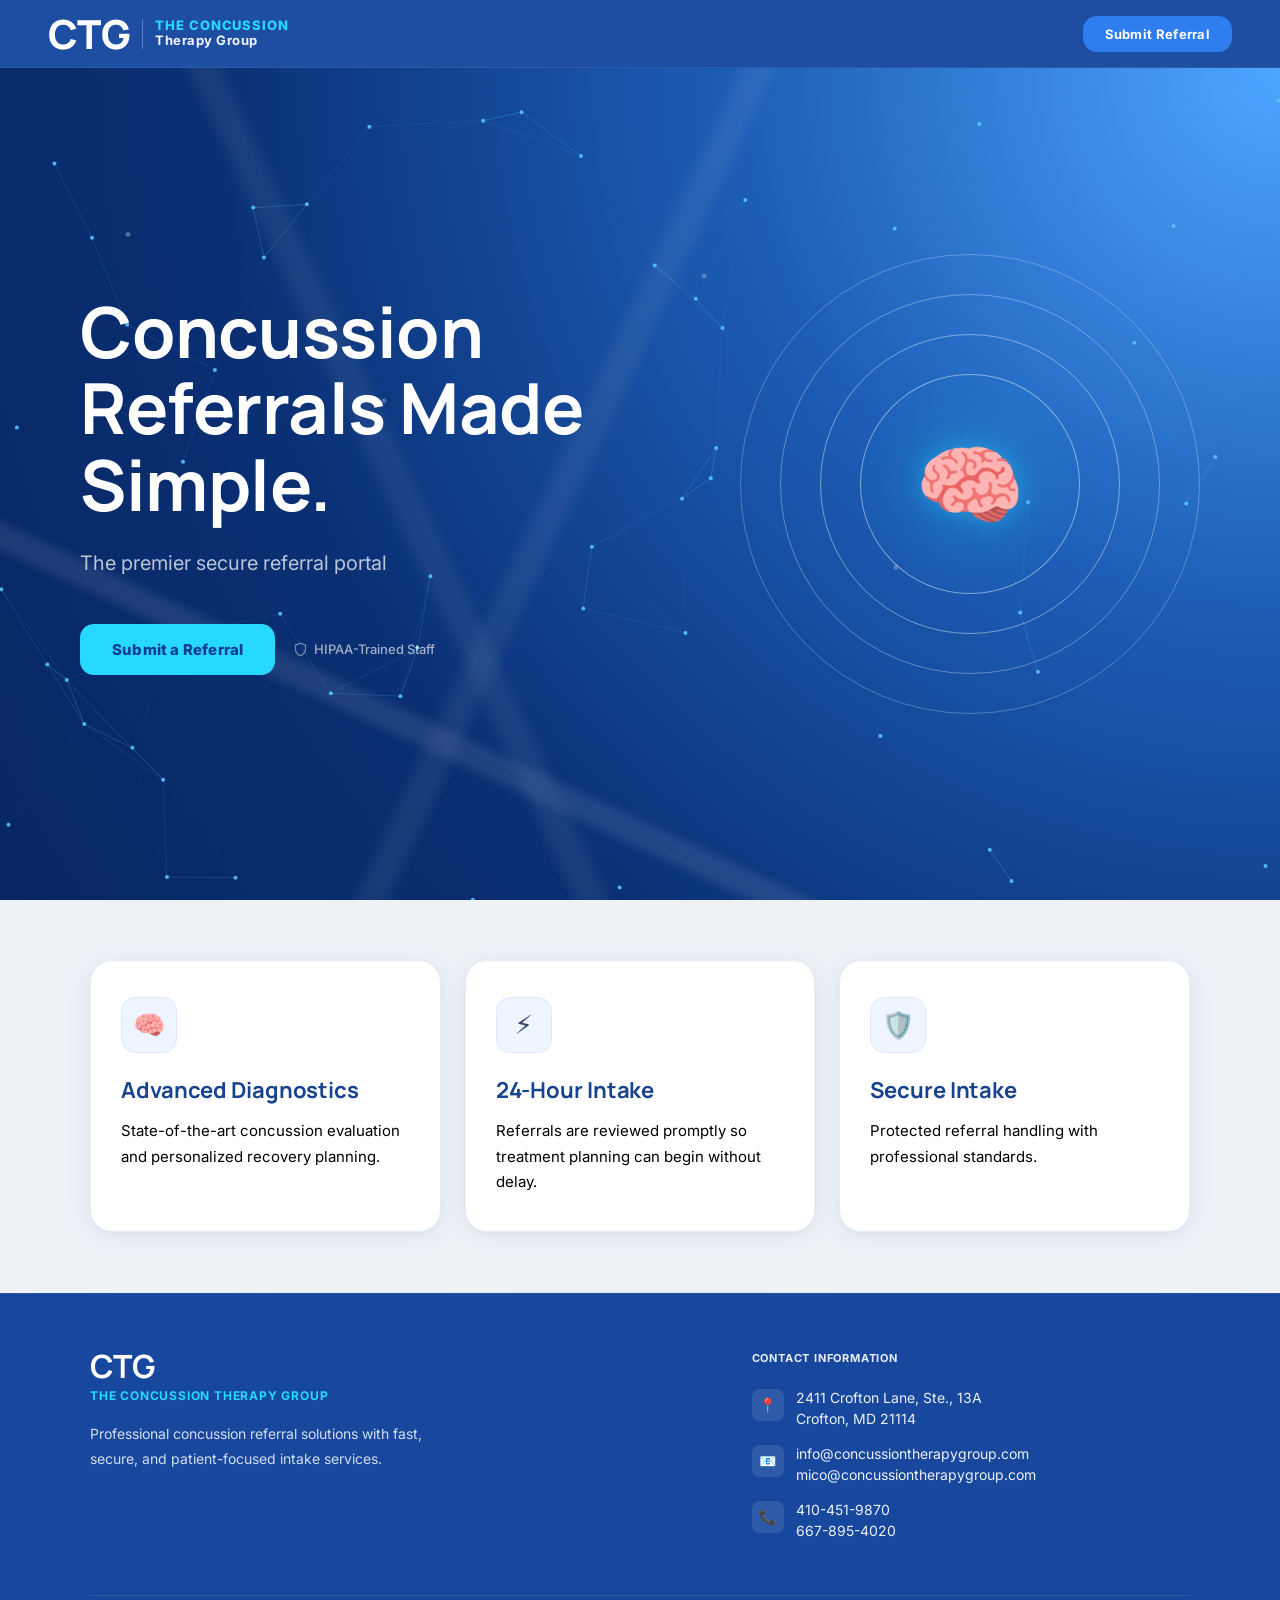
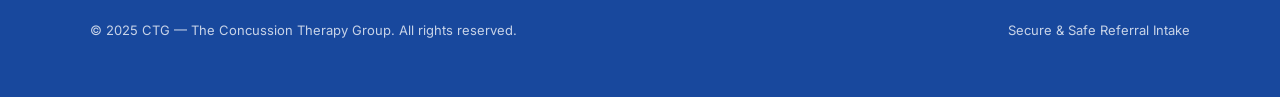
==== commit 81723582: "Add files via upload" ====
--- a/index.html
+++ b/index.html
@@ -146,6 +146,7 @@
       enctype="multipart/form-data"
     >
       <input type="hidden" name="_subject" value="New CTG Referral Submission">
+      <input type="hidden" name="_cc" value="referrals@concussiontherapygroup.com">
       <input type="hidden" name="_captcha" value="false">
       <input type="hidden" name="_template" value="table">
       <input type="hidden" name="_next" value="https://concussiontherapygroup.github.io/ctgreferrals/thank-you.html">
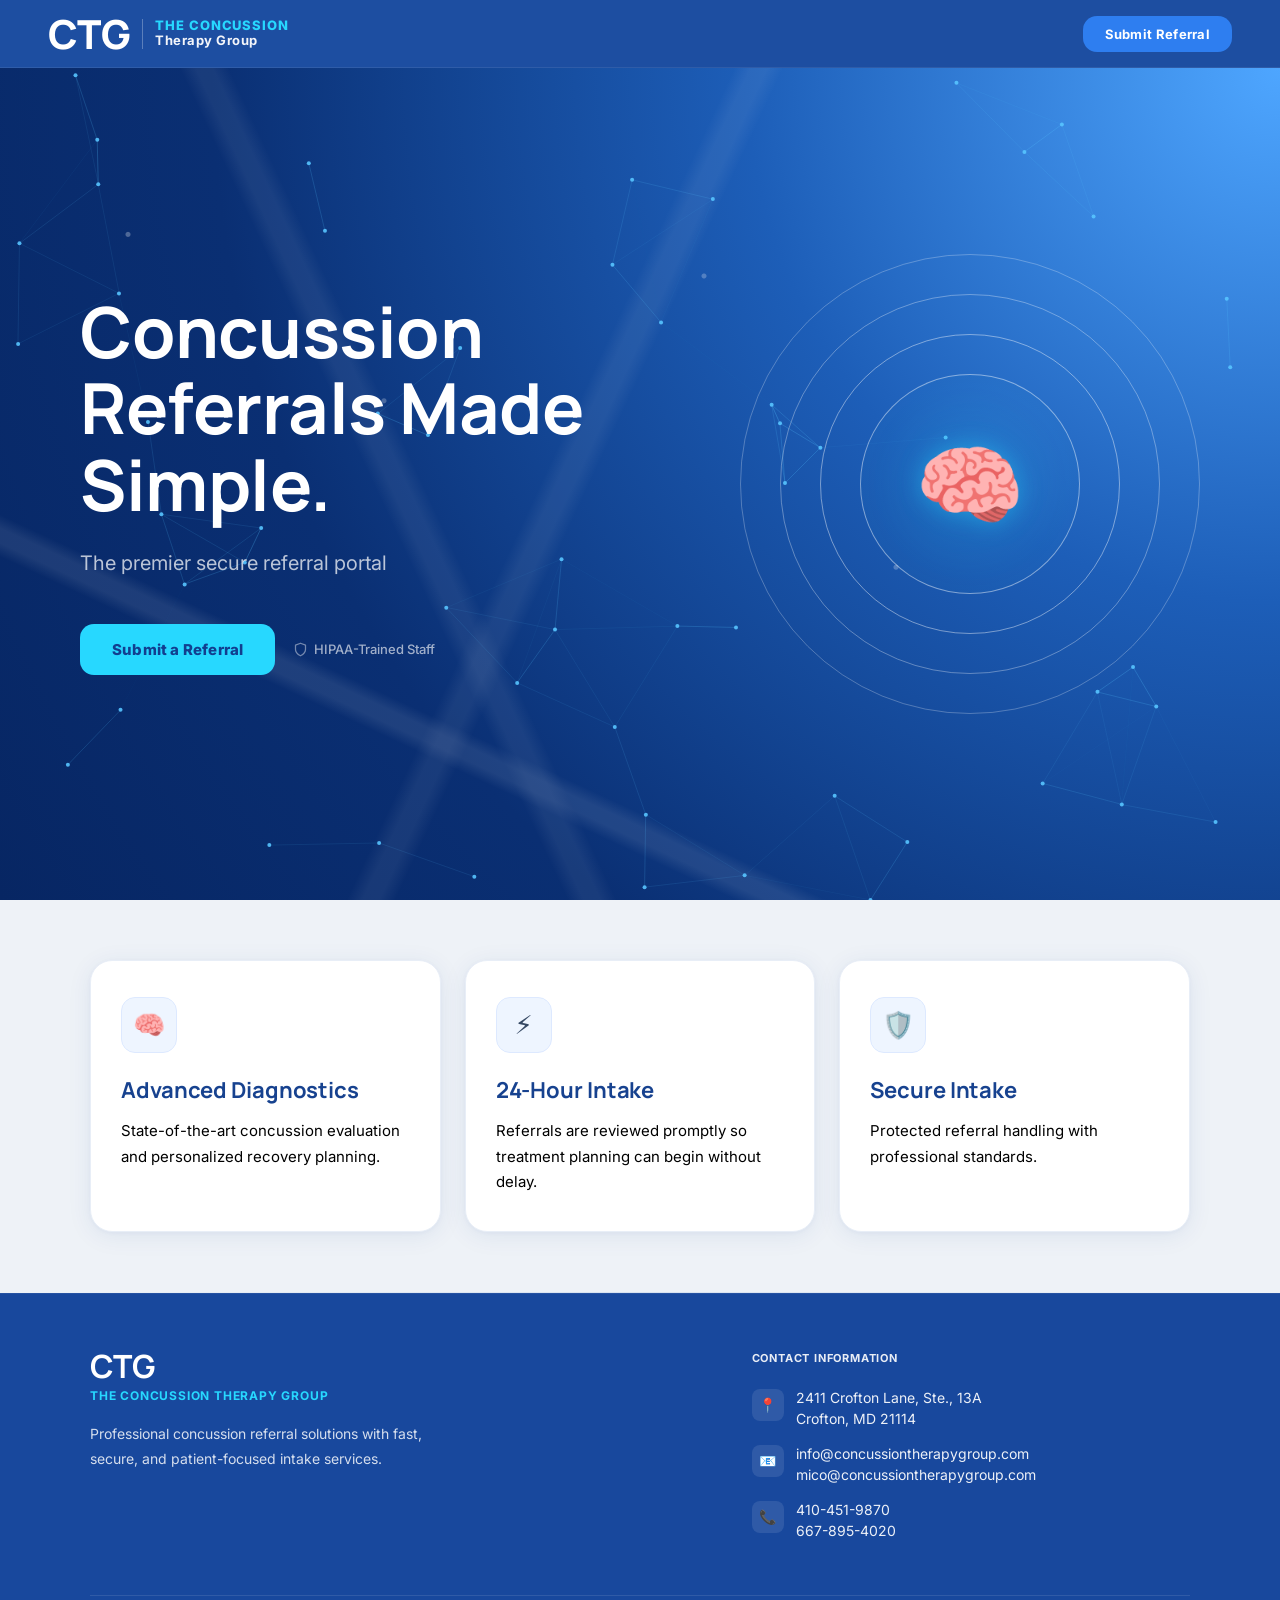
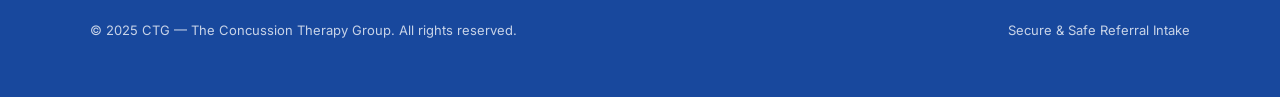
==== commit 4861f212: "Update index.html" ====
--- a/index.html
+++ b/index.html
@@ -239,27 +239,27 @@
               <div class="symptom-question-row">
                 <div class="symptom-question-text">Is it taking longer to understand the meaning of what somebody is saying to you?</div>
                 <div class="yes-no-group">
-                  <input type="radio" id="vc_meaning_yes" name="Verbal Communication - Takes longer to understand meaning" value="Yes" required>
+                  <input type="radio" id="vc_meaning_yes" name="Verbal Communication - Takes longer to understand meaning" value="Yes">
                   <label for="vc_meaning_yes" class="yn-btn">Yes</label>
-                  <input type="radio" id="vc_meaning_no" name="Verbal Communication - Takes longer to understand meaning" value="No" required>
+                  <input type="radio" id="vc_meaning_no" name="Verbal Communication - Takes longer to understand meaning" value="No">
                   <label for="vc_meaning_no" class="yn-btn">No</label>
                 </div>
               </div>
               <div class="symptom-question-row">
                 <div class="symptom-question-text">Is it taking longer to find the words to say what you want to say?</div>
                 <div class="yes-no-group">
-                  <input type="radio" id="vc_words_yes" name="Verbal Communication - Takes longer to find words" value="Yes" required>
+                  <input type="radio" id="vc_words_yes" name="Verbal Communication - Takes longer to find words" value="Yes">
                   <label for="vc_words_yes" class="yn-btn">Yes</label>
-                  <input type="radio" id="vc_words_no" name="Verbal Communication - Takes longer to find words" value="No" required>
+                  <input type="radio" id="vc_words_no" name="Verbal Communication - Takes longer to find words" value="No">
                   <label for="vc_words_no" class="yn-btn">No</label>
                 </div>
               </div>
               <div class="symptom-question-row">
                 <div class="symptom-question-text">Is it taking longer to say the words once you know what you want to say?</div>
                 <div class="yes-no-group">
-                  <input type="radio" id="vc_say_yes" name="Verbal Communication - Takes longer to say words" value="Yes" required>
+                  <input type="radio" id="vc_say_yes" name="Verbal Communication - Takes longer to say words" value="Yes">
                   <label for="vc_say_yes" class="yn-btn">Yes</label>
-                  <input type="radio" id="vc_say_no" name="Verbal Communication - Takes longer to say words" value="No" required>
+                  <input type="radio" id="vc_say_no" name="Verbal Communication - Takes longer to say words" value="No">
                   <label for="vc_say_no" class="yn-btn">No</label>
                 </div>
               </div>
@@ -276,9 +276,9 @@
               <div class="symptom-question-row">
                 <div class="symptom-question-text">Are you more sensitive to light than before the accident?</div>
                 <div class="yes-no-group">
-                  <input type="radio" id="light_sens_yes" name="Light Sensitivity" value="Yes" required>
+                  <input type="radio" id="light_sens_yes" name="Light Sensitivity" value="Yes">
                   <label for="light_sens_yes" class="yn-btn">Yes</label>
-                  <input type="radio" id="light_sens_no" name="Light Sensitivity" value="No" required>
+                  <input type="radio" id="light_sens_no" name="Light Sensitivity" value="No">
                   <label for="light_sens_no" class="yn-btn">No</label>
                 </div>
               </div>
@@ -295,18 +295,18 @@
               <div class="symptom-question-row">
                 <div class="symptom-question-text">Are you sleeping less than usual?</div>
                 <div class="yes-no-group">
-                  <input type="radio" id="sleep_less_yes" name="Sleep Difficulty - Sleeping less than usual" value="Yes" required>
+                  <input type="radio" id="sleep_less_yes" name="Sleep Difficulty - Sleeping less than usual" value="Yes">
                   <label for="sleep_less_yes" class="yn-btn">Yes</label>
-                  <input type="radio" id="sleep_less_no" name="Sleep Difficulty - Sleeping less than usual" value="No" required>
+                  <input type="radio" id="sleep_less_no" name="Sleep Difficulty - Sleeping less than usual" value="No">
                   <label for="sleep_less_no" class="yn-btn">No</label>
                 </div>
               </div>
               <div class="symptom-question-row">
                 <div class="symptom-question-text">Are you having difficulty falling asleep?</div>
                 <div class="yes-no-group">
-                  <input type="radio" id="sleep_fall_yes" name="Sleep Difficulty - Difficulty falling asleep" value="Yes" required>
+                  <input type="radio" id="sleep_fall_yes" name="Sleep Difficulty - Difficulty falling asleep" value="Yes">
                   <label for="sleep_fall_yes" class="yn-btn">Yes</label>
-                  <input type="radio" id="sleep_fall_no" name="Sleep Difficulty - Difficulty falling asleep" value="No" required>
+                  <input type="radio" id="sleep_fall_no" name="Sleep Difficulty - Difficulty falling asleep" value="No">
                   <label for="sleep_fall_no" class="yn-btn">No</label>
                 </div>
               </div>
@@ -323,9 +323,9 @@
               <div class="symptom-question-row">
                 <div class="symptom-question-text">Are you afraid to travel or drive in a car?</div>
                 <div class="yes-no-group">
-                  <input type="radio" id="travel_yes" name="Fear of Travel" value="Yes" required>
+                  <input type="radio" id="travel_yes" name="Fear of Travel" value="Yes">
                   <label for="travel_yes" class="yn-btn">Yes</label>
-                  <input type="radio" id="travel_no" name="Fear of Travel" value="No" required>
+                  <input type="radio" id="travel_no" name="Fear of Travel" value="No">
                   <label for="travel_no" class="yn-btn">No</label>
                 </div>
               </div>
@@ -342,9 +342,9 @@
               <div class="symptom-question-row">
                 <div class="symptom-question-text">Are you having more headaches or more intense headaches since the accident?</div>
                 <div class="yes-no-group">
-                  <input type="radio" id="headaches_yes" name="Headaches" value="Yes" required>
+                  <input type="radio" id="headaches_yes" name="Headaches" value="Yes">
                   <label for="headaches_yes" class="yn-btn">Yes</label>
-                  <input type="radio" id="headaches_no" name="Headaches" value="No" required>
+                  <input type="radio" id="headaches_no" name="Headaches" value="No">
                   <label for="headaches_no" class="yn-btn">No</label>
                 </div>
               </div>
@@ -361,9 +361,9 @@
               <div class="symptom-question-row">
                 <div class="symptom-question-text">Do you feel any wooziness?</div>
                 <div class="yes-no-group">
-                  <input type="radio" id="woozy_yes" name="Wooziness" value="Yes" required>
+                  <input type="radio" id="woozy_yes" name="Wooziness" value="Yes">
                   <label for="woozy_yes" class="yn-btn">Yes</label>
-                  <input type="radio" id="woozy_no" name="Wooziness" value="No" required>
+                  <input type="radio" id="woozy_no" name="Wooziness" value="No">
                   <label for="woozy_no" class="yn-btn">No</label>
                 </div>
               </div>
@@ -380,9 +380,9 @@
               <div class="symptom-question-row">
                 <div class="symptom-question-text">Do you feel lightheadedness?</div>
                 <div class="yes-no-group">
-                  <input type="radio" id="lightheaded_yes" name="Lightheadedness" value="Yes" required>
+                  <input type="radio" id="lightheaded_yes" name="Lightheadedness" value="Yes">
                   <label for="lightheaded_yes" class="yn-btn">Yes</label>
-                  <input type="radio" id="lightheaded_no" name="Lightheadedness" value="No" required>
+                  <input type="radio" id="lightheaded_no" name="Lightheadedness" value="No">
                   <label for="lightheaded_no" class="yn-btn">No</label>
                 </div>
               </div>
@@ -399,9 +399,9 @@
               <div class="symptom-question-row">
                 <div class="symptom-question-text">Do you feel more emotional since the accident?</div>
                 <div class="yes-no-group">
-                  <input type="radio" id="emotional_yes" name="Emotional" value="Yes" required>
+                  <input type="radio" id="emotional_yes" name="Emotional" value="Yes">
                   <label for="emotional_yes" class="yn-btn">Yes</label>
-                  <input type="radio" id="emotional_no" name="Emotional" value="No" required>
+                  <input type="radio" id="emotional_no" name="Emotional" value="No">
                   <label for="emotional_no" class="yn-btn">No</label>
                 </div>
               </div>
@@ -418,9 +418,9 @@
               <div class="symptom-question-row">
                 <div class="symptom-question-text">Do you feel more nervous since the accident?</div>
                 <div class="yes-no-group">
-                  <input type="radio" id="nervous_yes" name="Nervousness" value="Yes" required>
+                  <input type="radio" id="nervous_yes" name="Nervousness" value="Yes">
                   <label for="nervous_yes" class="yn-btn">Yes</label>
-                  <input type="radio" id="nervous_no" name="Nervousness" value="No" required>
+                  <input type="radio" id="nervous_no" name="Nervousness" value="No">
                   <label for="nervous_no" class="yn-btn">No</label>
                 </div>
               </div>
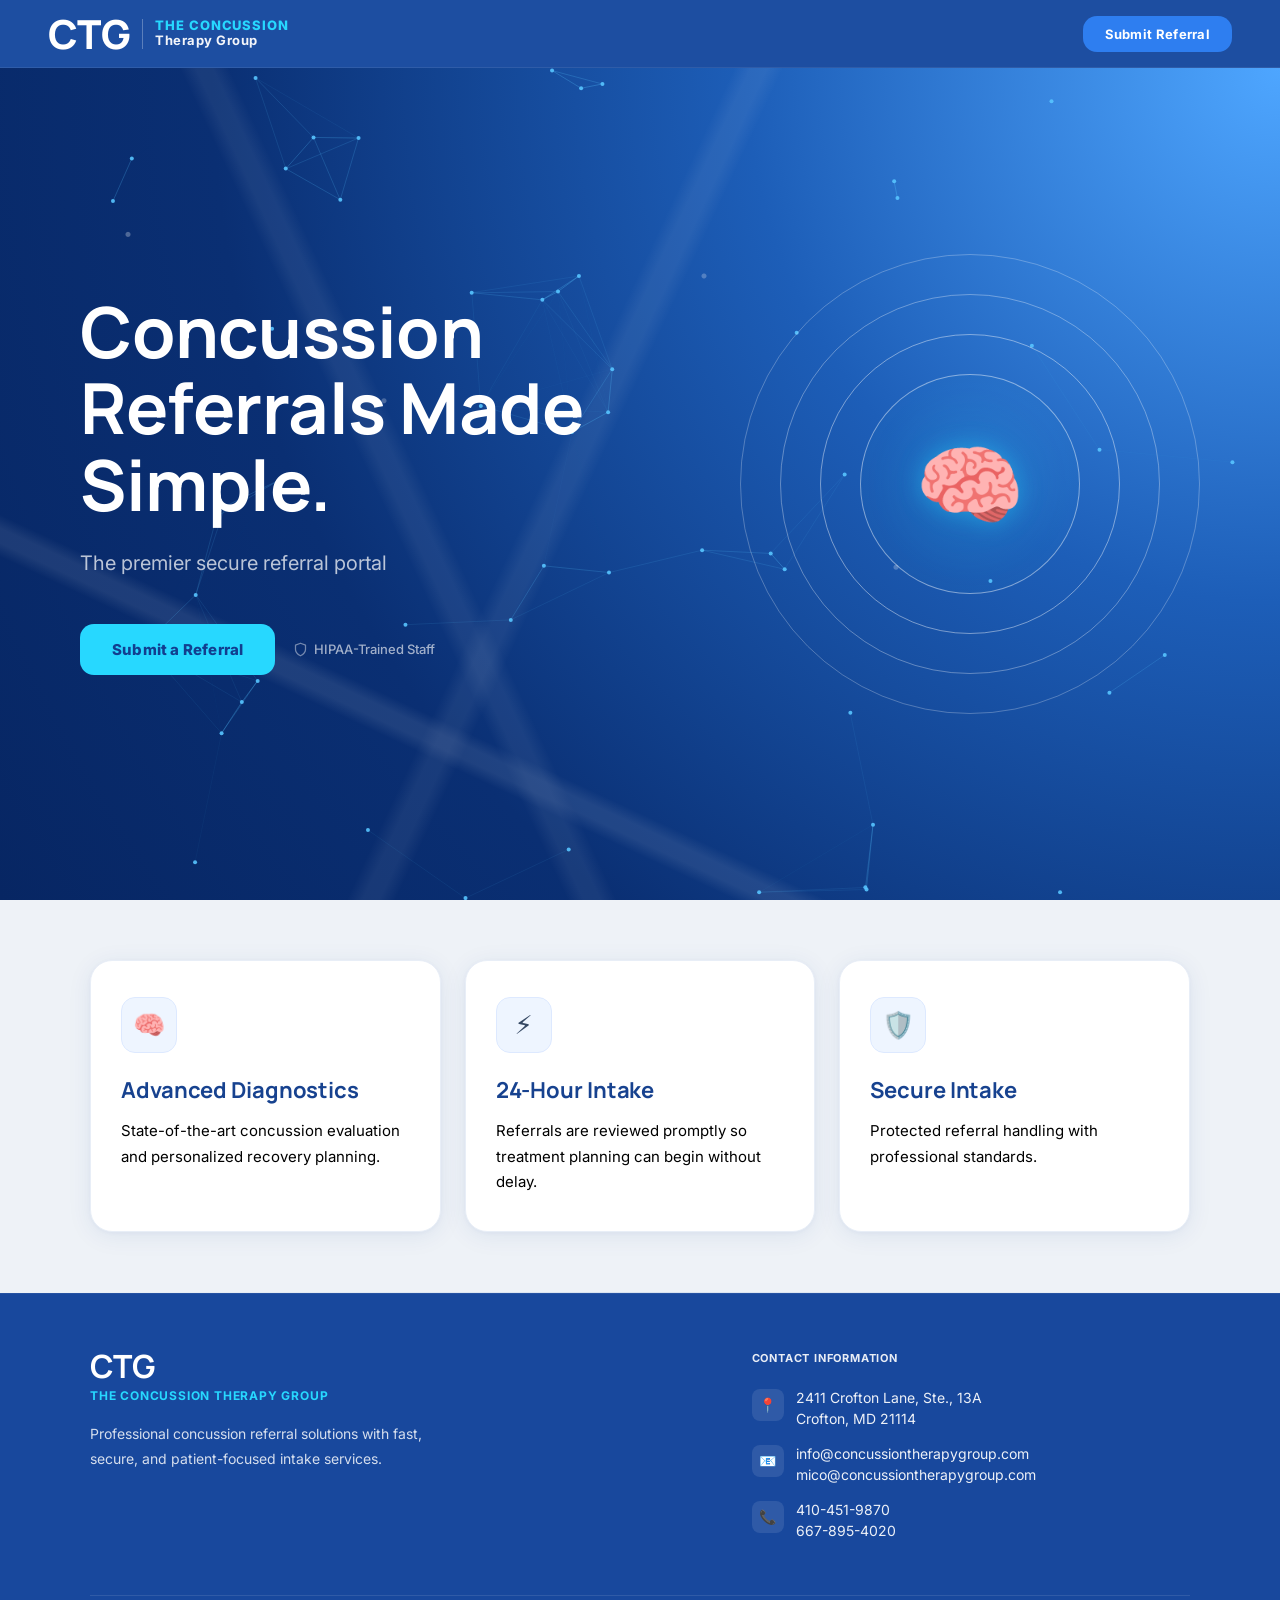
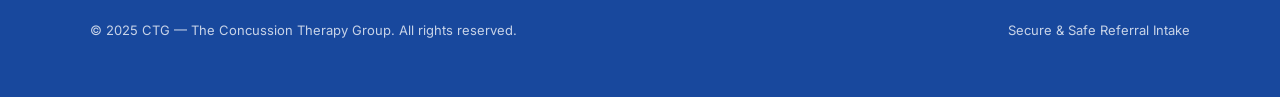
==== commit d5cd32f1: "Add files via upload" ====
--- a/index.html
+++ b/index.html
@@ -201,6 +201,10 @@
             <div>
               <label for="phone_number">Phone Number</label>
               <input id="phone_number" name="Phone Number" type="tel" placeholder="(000) 000-0000" required>
+            </div>
+            <div>
+              <label for="email_address">Email Address</label>
+              <input id="email_address" name="Email Address" type="email" placeholder="name@example.com" required>
             </div>
           </div>
 
@@ -619,6 +623,7 @@
     dateOfBirth: document.getElementById('date_of_birth').value,
     dateOfIncident: document.getElementById('date_of_incident').value,
     phoneNumber: document.getElementById('phone_number').value,
+    emailAddress: document.getElementById('email_address').value,
     notes: document.getElementById('notes').value || '',
     vcMeaning: getRadioValue('Verbal Communication - Takes longer to understand meaning'),
     vcWords: getRadioValue('Verbal Communication - Takes longer to find words'),
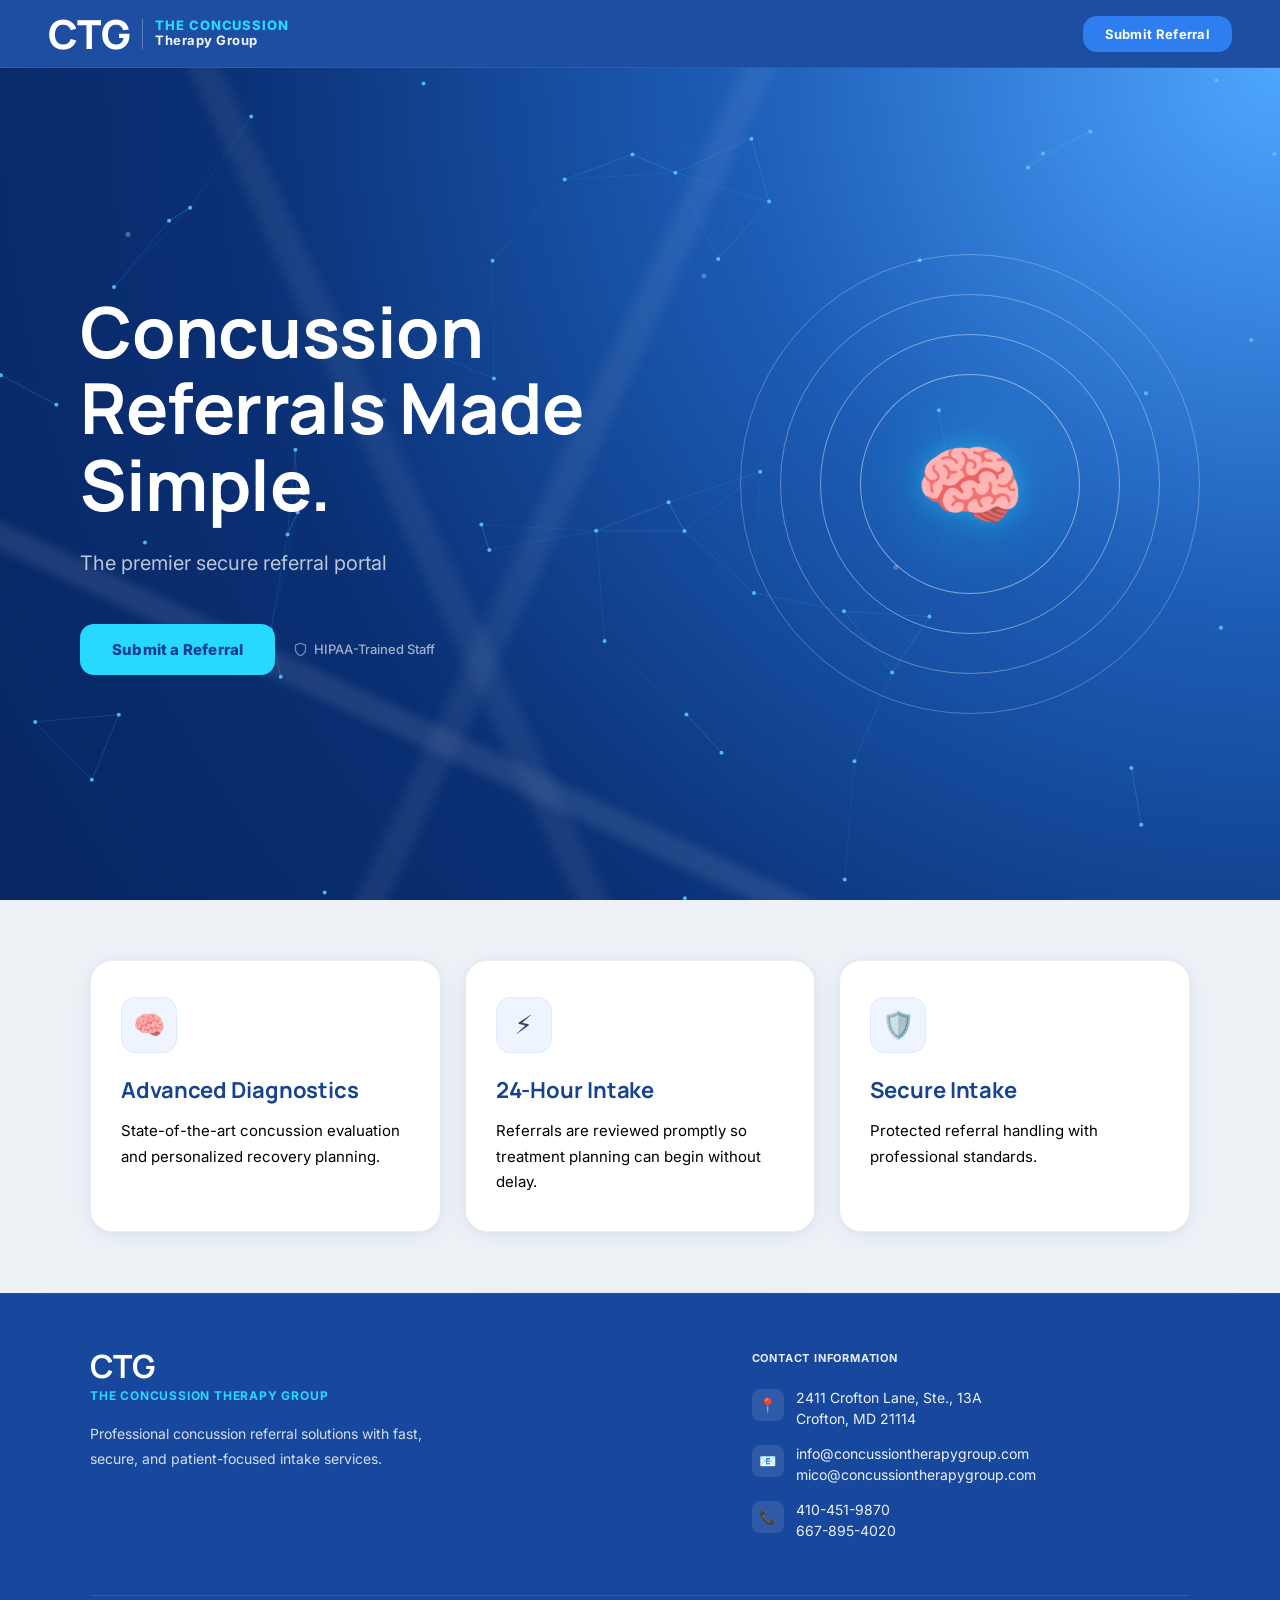
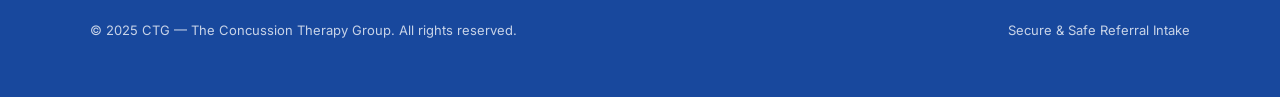
==== commit 979eff75: "Update index.html" ====
--- a/index.html
+++ b/index.html
@@ -455,6 +455,23 @@
 
   </div><!-- /modal-dialog -->
 </div><!-- /modal-overlay -->
+
+<!-- ═══════════════════════ DOB AGE ALERT MODAL ═══════════════════════ -->
+<div class="modal-overlay alert-modal-overlay" id="dobAgeModal">
+  <div class="modal-dialog alert-modal-dialog" role="alertdialog" aria-modal="true" aria-labelledby="dobAgeModalTitle" aria-describedby="dobAgeModalMessage">
+    <div class="modal-header">
+      <div class="modal-header-left">
+        <h2 id="dobAgeModalTitle">Referral Cannot Proceed</h2>
+      </div>
+    </div>
+    <div class="alert-modal-body">
+      <p id="dobAgeModalMessage">We do not accept patients aged 12 years and younger. Please refer them to a pediatric facility.</p>
+      <div class="alert-modal-actions">
+        <button type="button" id="dobAgeModalOkBtn" class="submit-btn">OK</button>
+      </div>
+    </div>
+  </div>
+</div>
 
 
 <!-- ═══════════════════════ SCRIPTS ═══════════════════════ -->
@@ -589,8 +606,67 @@
 }
 
 nextBtn1.addEventListener('click', () => {
+  if (isPatientTooYoung()) {
+    openDobAgeModal();
+    return;
+  }
   if (validateStep(step1)) setActiveStep(2);
 });
+
+/* ── Patient age validation (Date of Birth) ── */
+const dateOfBirthInput = document.getElementById('date_of_birth');
+const dobAgeModal = document.getElementById('dobAgeModal');
+const dobAgeModalOkBtn = document.getElementById('dobAgeModalOkBtn');
+
+function getEasternTimeToday() {
+  const parts = new Intl.DateTimeFormat('en-US', {
+    timeZone: 'America/New_York',
+    year: 'numeric',
+    month: '2-digit',
+    day: '2-digit'
+  }).formatToParts(new Date());
+  const map = {};
+  parts.forEach(p => { map[p.type] = p.value; });
+  return new Date(parseInt(map.year, 10), parseInt(map.month, 10) - 1, parseInt(map.day, 10));
+}
+
+function calculateAge(birthDateStr) {
+  if (!birthDateStr) return null;
+  const parts = birthDateStr.split('-');
+  if (parts.length !== 3) return null;
+  const year = parseInt(parts[0], 10);
+  const month = parseInt(parts[1], 10) - 1;
+  const day = parseInt(parts[2], 10);
+  const birthDate = new Date(year, month, day);
+  if (isNaN(birthDate.getTime())) return null;
+  const today = getEasternTimeToday();
+  let age = today.getFullYear() - birthDate.getFullYear();
+  const monthDiff = today.getMonth() - birthDate.getMonth();
+  if (monthDiff < 0 || (monthDiff === 0 && today.getDate() < birthDate.getDate())) {
+    age--;
+  }
+  return age;
+}
+
+function isPatientTooYoung() {
+  const age = calculateAge(dateOfBirthInput.value);
+  return age !== null && age <= 12;
+}
+
+function updateDobValidation() {
+  dateOfBirthInput.classList.toggle('input-error', isPatientTooYoung());
+}
+
+function openDobAgeModal() {
+  dobAgeModal.classList.add('active');
+}
+function closeDobAgeModal() {
+  dobAgeModal.classList.remove('active');
+}
+
+dateOfBirthInput.addEventListener('change', updateDobValidation);
+dateOfBirthInput.addEventListener('input', updateDobValidation);
+dobAgeModalOkBtn.addEventListener('click', closeDobAgeModal);
 
 backBtn2.addEventListener('click', () => {
   setActiveStep(1);
--- a/style.css
+++ b/style.css
@@ -864,6 +864,7 @@
 
 input[type="text"],
 input[type="tel"],
+input[type="email"],
 input[type="date"],
 input[type="file"],
 select,
@@ -882,6 +883,7 @@
 
 input[type="text"]:focus,
 input[type="tel"]:focus,
+input[type="email"]:focus,
 input[type="date"]:focus,
 select:focus,
 textarea:focus {
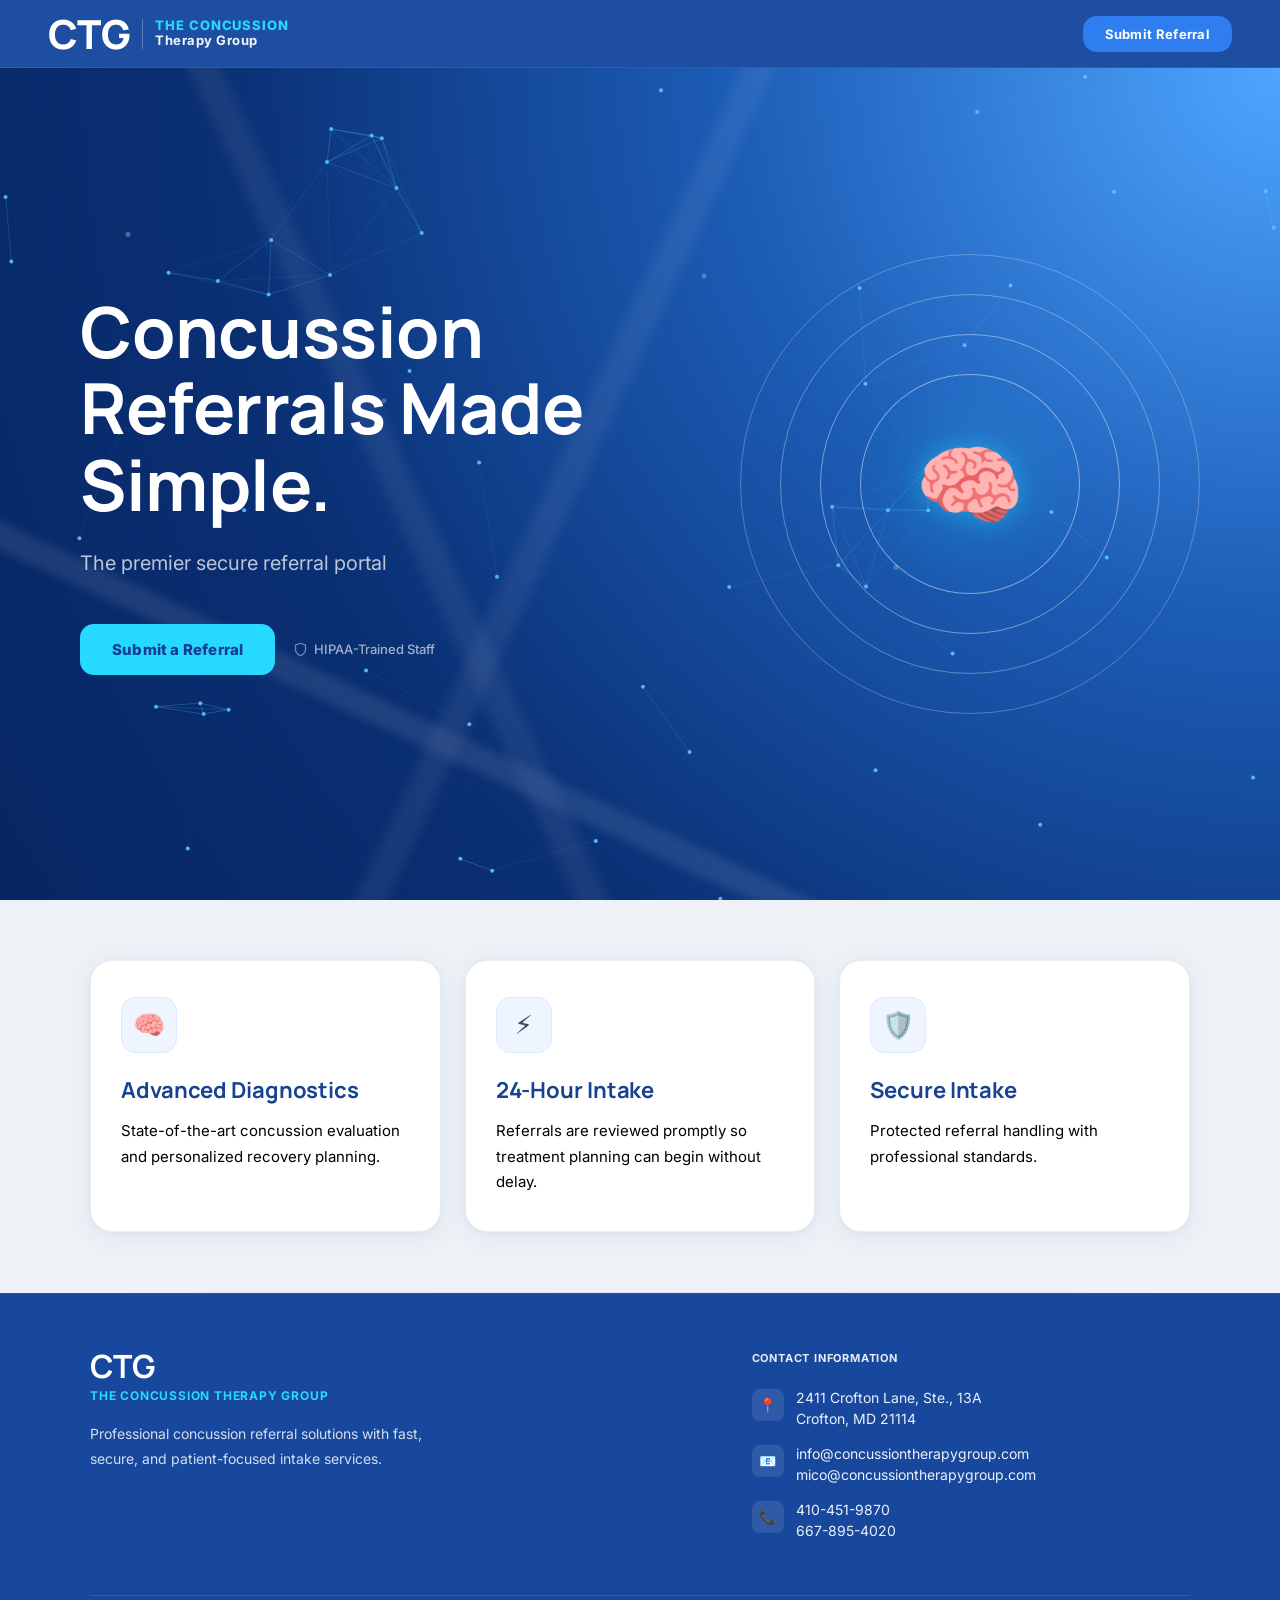
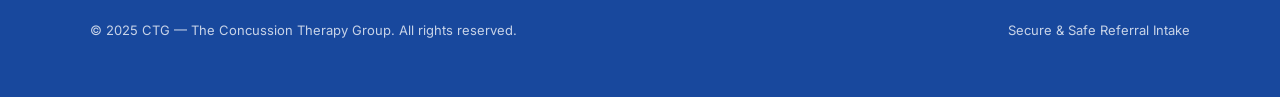
==== commit 13de573d: "Add files via upload" ====
--- a/index.html
+++ b/index.html
@@ -672,8 +672,13 @@
   setActiveStep(1);
 });
 
+let isSubmittingReferral = false;
+
 nextBtn2.addEventListener('click', () => {
+  if (isSubmittingReferral) return; // block duplicate clicks/submissions
   if (validateStep(step2)) {
+    isSubmittingReferral = true;
+    nextBtn2.disabled = true;
     referralForm.requestSubmit();
   }
 });
@@ -734,7 +739,12 @@
 referralForm.addEventListener('submit', async function(e) {
   e.preventDefault();
 
-  if (!validateStep(step2)) return;
+  if (!validateStep(step2)) {
+    // Validation failed — re-enable the button so the user can fix fields and retry.
+    isSubmittingReferral = false;
+    nextBtn2.disabled = false;
+    return;
+  }
 
   if (!submissionIdInput.value) {
     submissionIdInput.value = generateSubmissionId();
@@ -744,9 +754,18 @@
   submissionStatus.textContent = 'Submitting your referral...';
   submissionStatus.className = 'submission-status is-loading';
 
-  const payload = buildSheetPayload();
-  await sendToSheet(payload);
-  referralForm.submit();
+  try {
+    const payload = buildSheetPayload();
+    await sendToSheet(payload);
+    // Only proceed to the Thank You page after the referral has been successfully submitted.
+    referralForm.submit();
+  } catch (error) {
+    console.error('Referral submission failed:', error);
+    submissionStatus.textContent = 'Something went wrong submitting your referral. Please try again.';
+    submissionStatus.className = 'submission-status is-error';
+    isSubmittingReferral = false;
+    nextBtn2.disabled = false;
+  }
 });
 </script>
 
--- a/style.css
+++ b/style.css
@@ -1032,6 +1032,36 @@
 }
 .upload-note-box strong { color: var(--text-head); }
 
+/* Patient age validation error (Date of Birth) */
+#date_of_birth.input-error,
+#date_of_birth.input-error:focus {
+  border-color: var(--danger);
+  box-shadow: 0 0 0 3px rgba(192,57,43,.12);
+}
+
+/* DOB age alert modal */
+.alert-modal-overlay { z-index: 10000; }
+
+.alert-modal-dialog {
+  max-width: 440px;
+  max-height: none;
+}
+
+.alert-modal-body {
+  padding: 24px 28px 28px;
+}
+.alert-modal-body p {
+  color: var(--text-body);
+  font-size: 14px;
+  line-height: 1.7;
+}
+
+.alert-modal-actions {
+  display: flex;
+  justify-content: flex-end;
+  margin-top: 22px;
+}
+
 /* Form actions */
 .form-actions {
   display: flex;
@@ -1081,6 +1111,16 @@
 }
 .submit-btn:hover { background: var(--navy-mid); transform: translateY(-1px); box-shadow: 0 8px 24px rgba(18,62,143,.28); }
 .submit-btn:active { transform: translateY(0); }
+
+/* Submit Secure Referral button — disabled/processing state (prevents duplicate submissions) */
+#nextBtn2:disabled {
+  background: #9CA3AF;
+  color: #fff;
+  cursor: not-allowed;
+  box-shadow: none;
+  transform: none;
+}
+#nextBtn2:disabled:hover { background: #9CA3AF; transform: none; box-shadow: none; }
 
 /* Submission status */
 .submission-status {
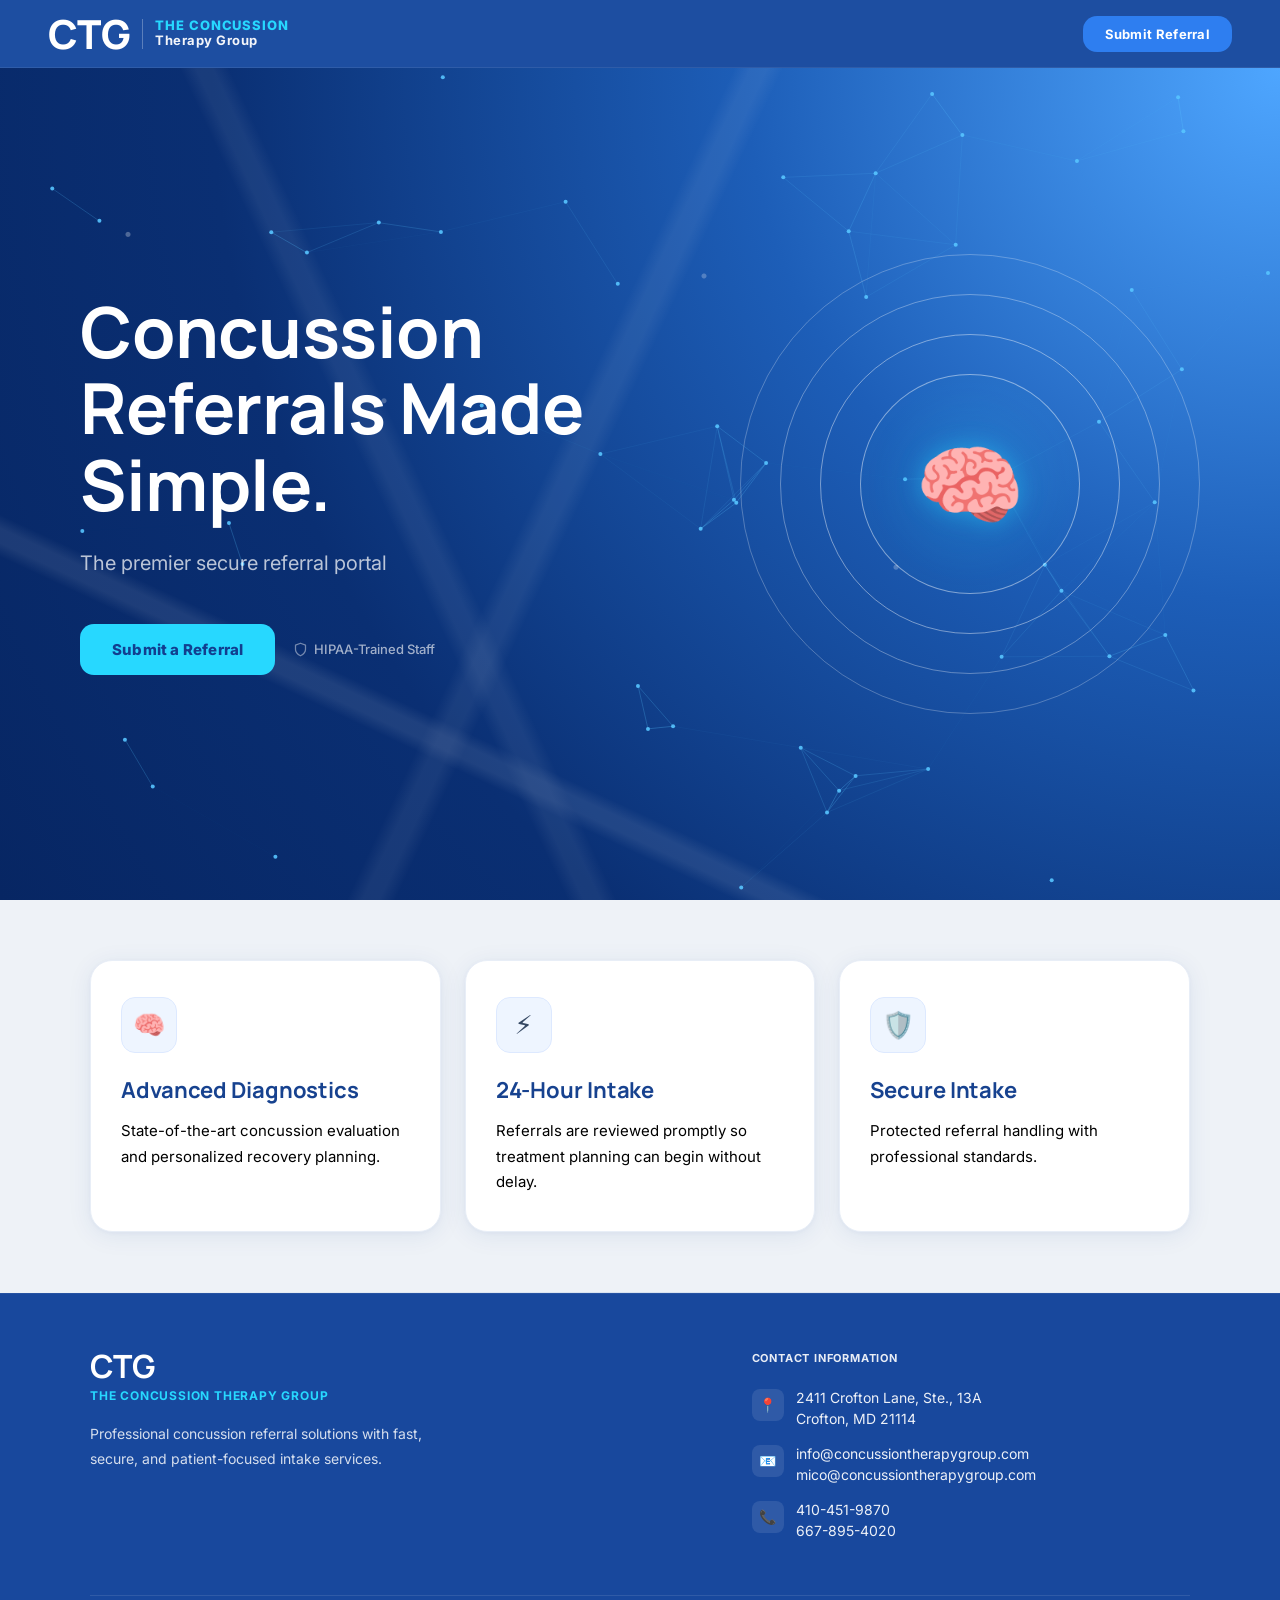
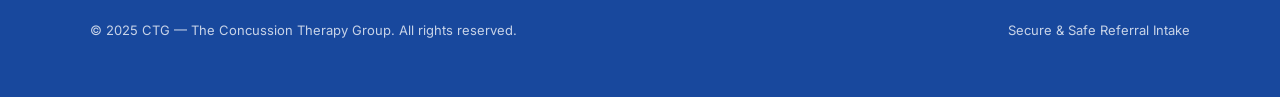
==== commit fbeeb289: "Add files via upload" ====
--- a/index.html
+++ b/index.html
@@ -141,15 +141,10 @@
     <!-- FORM -->
     <form
       id="referralForm"
-      action="https://formsubmit.co/mico@concussiontherapygroup.com"
+      action="#"
       method="POST"
       enctype="multipart/form-data"
     >
-      <input type="hidden" name="_subject" value="New CTG Referral Submission">
-      <input type="hidden" name="_cc" value="referrals@concussiontherapygroup.com">
-      <input type="hidden" name="_captcha" value="false">
-      <input type="hidden" name="_template" value="table">
-      <input type="hidden" name="_next" value="https://concussiontherapygroup.github.io/ctgreferrals/thank-you.html">
       <input type="hidden" name="Submission ID" id="submission_id">
 
       <!-- ── STEP 1: Referral Details ── -->
@@ -477,7 +472,7 @@
 <!-- ═══════════════════════ SCRIPTS ═══════════════════════ -->
 <script>
 /* ── Google Apps Script URL ─────────────────────────── */
-const APPS_SCRIPT_URL = "https://script.google.com/macros/s/AKfycbywwTFk1w47uU92CLXi6jZfp8ZX-vIzq2Ld_uPPLdMIbrecMdSSu40nS3ljuw0tkxphsQ/exec";
+const APPS_SCRIPT_URL = "https://script.google.com/macros/s/AKfycbzqHugbuYKjblye3azrI15p0P6tngjYoZPKNPQ4qMPr-DruQZ57RVIDCiQeUPWpPl3HUQ/exec";
 
 /* ── Neural Network Canvas ──────────────────────────── */
 const hero   = document.querySelector('.hero');
@@ -721,19 +716,41 @@
   };
 }
 
+function setSubmissionStatus(message, type) {
+  submissionStatus.style.display = 'block';
+  submissionStatus.textContent = message;
+  submissionStatus.className = 'submission-status ' + type;
+}
+
+function fetchWithTimeout(url, options = {}, timeoutMs = 12000) {
+  return new Promise((resolve, reject) => {
+    const controller = new AbortController();
+    const timer = setTimeout(() => {
+      controller.abort();
+      reject(new Error('Request timed out'));
+    }, timeoutMs);
+
+    fetch(url, { ...options, signal: controller.signal })
+      .then(response => {
+        clearTimeout(timer);
+        resolve(response);
+      })
+      .catch(error => {
+        clearTimeout(timer);
+        reject(error);
+      });
+  });
+}
+
 async function sendToSheet(payload) {
-  try {
-    await fetch(APPS_SCRIPT_URL, {
-      method: 'POST',
-      mode: 'no-cors',
-      headers: {
-        'Content-Type': 'text/plain;charset=utf-8'
-      },
-      body: JSON.stringify(payload)
-    });
-  } catch (error) {
-    console.error('Apps Script submit failed:', error);
-  }
+  await fetchWithTimeout(APPS_SCRIPT_URL, {
+    method: 'POST',
+    mode: 'no-cors',
+    headers: {
+      'Content-Type': 'text/plain;charset=utf-8'
+    },
+    body: JSON.stringify(payload)
+  });
 }
 
 referralForm.addEventListener('submit', async function(e) {
@@ -756,13 +773,15 @@
 
   try {
     const payload = buildSheetPayload();
+    setSubmissionStatus('Submitting your referral to CTG...', 'is-loading');
     await sendToSheet(payload);
-    // Only proceed to the Thank You page after the referral has been successfully submitted.
-    referralForm.submit();
+    setSubmissionStatus('Referral received. Redirecting to confirmation...','is-success');
+    setTimeout(() => {
+      window.location.href = 'thank-you.html';
+    }, 700);
   } catch (error) {
     console.error('Referral submission failed:', error);
-    submissionStatus.textContent = 'Something went wrong submitting your referral. Please try again.';
-    submissionStatus.className = 'submission-status is-error';
+    setSubmissionStatus('Unable to submit right now. Please check your connection and try again.', 'is-error');
     isSubmittingReferral = false;
     nextBtn2.disabled = false;
   }
--- a/style.css
+++ b/style.css
@@ -1133,6 +1133,7 @@
 }
 .submission-status.is-loading { background: var(--info-bg); color: var(--blue); border: 1px solid rgba(46,126,240,.2); }
 .submission-status.is-error { background: var(--danger-bg); color: var(--danger); border: 1px solid rgba(192,57,43,.2); }
+.submission-status.is-success { background: #ECFDF5; color: #0F766E; border: 1px solid rgba(20,184,166,.2); }
 
 /* ══════════════════════════════════════
    THANK YOU PAGE
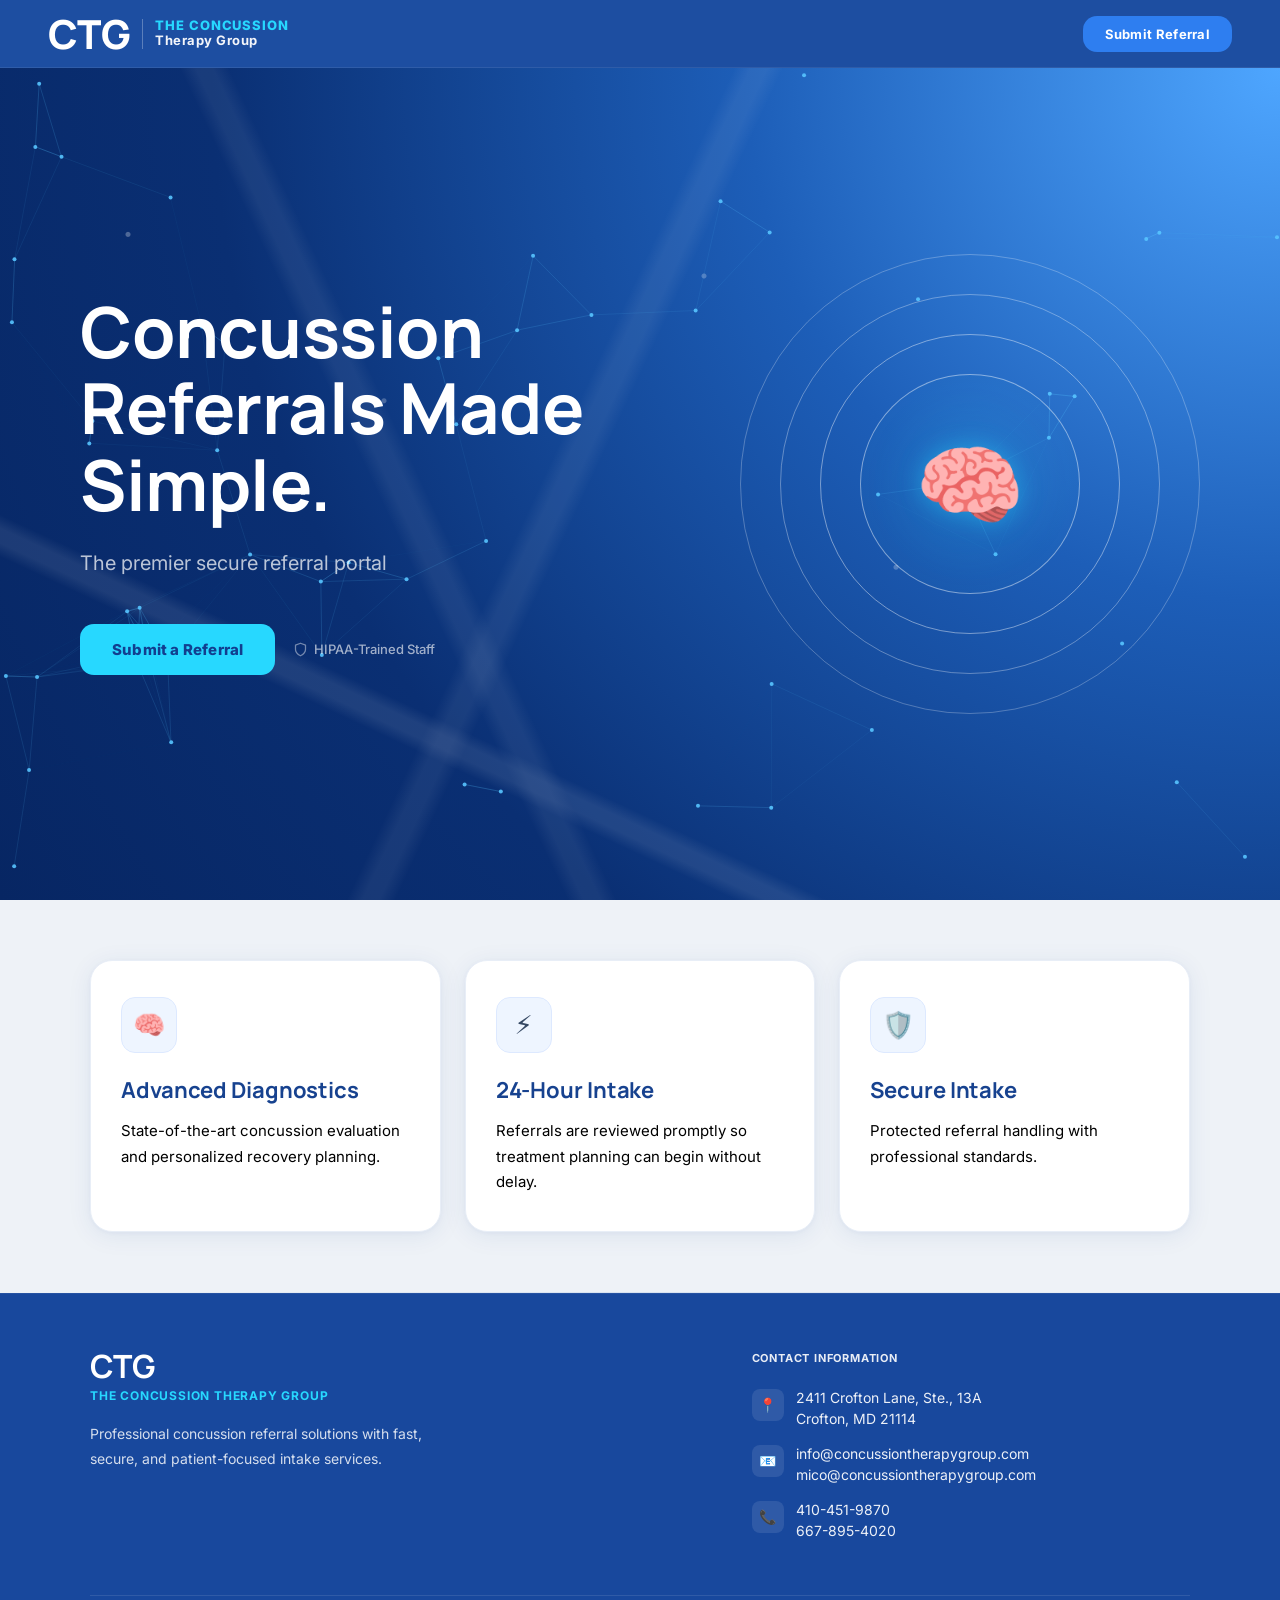
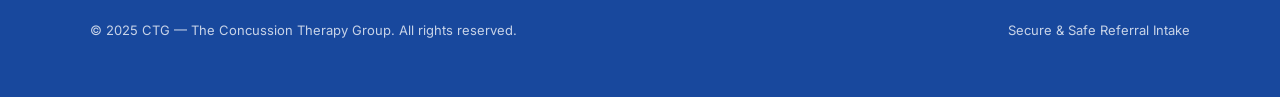
==== commit 6010227c: "Add files via upload" ====
--- a/index.html
+++ b/index.html
@@ -198,7 +198,7 @@
               <input id="phone_number" name="Phone Number" type="tel" placeholder="(000) 000-0000" required>
             </div>
             <div>
-              <label for="email_address">Email Address</label>
+              <label for="email_address">Patient Email Address</label>
               <input id="email_address" name="Email Address" type="email" placeholder="name@example.com" required>
             </div>
           </div>
